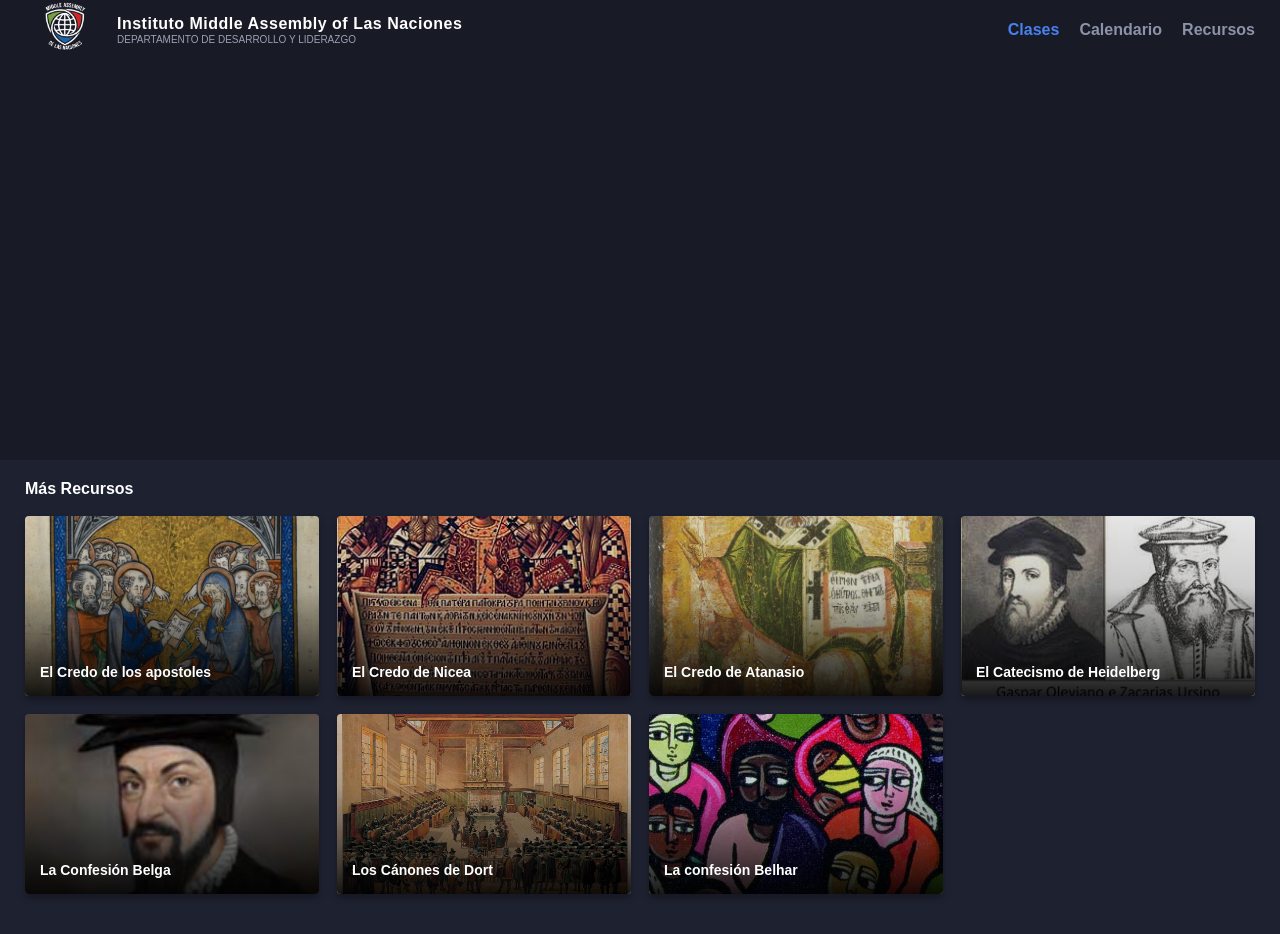
==== index.html @ eae26207 "Update index.html" ====
<!DOCTYPE html>
<html lang="es">
<head>
    <meta charset="UTF-8">
    <meta name="viewport" content="width=device-width, initial-scale=1.0">
    <title>Middle Assembly of Las Naciones</title>
    <link rel="stylesheet" href="styles.css">
    <!-- Iconos FontAwesome para la flecha del usuario -->
    <link rel="stylesheet" href="https://cdnjs.cloudflare.com/ajax/libs/font-awesome/6.4.0/css/all.min.css">
    <link rel="icon" type="image/png" href="/imagenes/favicom.png">
</head>
<body>

    <!-- Barra de Navegación Superior -->
    <header class="navbar">
        <div class="nav-left">
            <div class="logo">
                <img src="imagenes/Logo.png" alt="Logo Middle Assembly" class="logo-site">
                <div class="logo-text">
                    <span class="brand-name">Instituto Middle Assembly of Las Naciones</span>
                    <span class="brand-sub">Departamento de Desarrollo y Liderazgo</span>
                </div>
            </div>
        </div>
    </div>

    <!-- Menú fuera de nav-left para enviarlo al lado derecho -->
    <nav class="nav-links">
        <a href="#" class="active">Clases</a>
        <a href="#">Calendario</a>
        <a href="#">Recursos</a>
    </nav>
</header>
    <!-- Banner Principal / Hero Section -->
    <section class="hero-section">
        <div class="hero-overlay">
        </div>
    </section>

    <!-- Sección de Nuevos Lanzamientos (Grid de Videos) -->
    <main class="content-section">
        <h3 class="section-title">Más Recursos</h3>
        
        <div class="video-grid">
            <!-- Tarjeta 1 -->
            <a href="https://www.rca.org/about/theology/creeds-and-confessions/the-apostles-creed/" target="_blank" rel="noopener noreferrer" class="video-card">
                <img src="imagenes/credo-de-los-apostoles.png" alt="Credo de los apostoles">
                <div class="card-overlay">
                    <p class="card-title">El Credo de los apostoles</p>
                </div>
            </a>

            <!-- Tarjeta 2 -->
            <a href="https://www.rca.org/about/theology/creeds-and-confessions/the-nicene-creed/" target="_blank" rel="noopener noreferrer" class="video-card">
                <img src="imagenes/credo-de-nicea.jpg" alt="Credo de Nicea">
                <div class="card-overlay">
                    <p class="card-title">El Credo de Nicea</p>
                </div>
            </a>

            <!-- Tarjeta 3 -->
            <a href="https://www.rca.org/about/theology/creeds-and-confessions/the-athanasian-creed/" target="_blank" rel="noopener noreferrer" class="video-card">
                <img src="imagenes/credo-de-atanasio.jpg" alt="Credo de Atanasio">
                <div class="card-overlay">
                    <p class="card-title">El Credo de Atanasio</p>
                </div>
            </a>

            <!-- Tarjeta 4 -->
            <a href="https://www.rca.org/about/theology/creeds-and-confessions/the-heidelberg-catechism/" target="_blank" rel="noopener noreferrer" class="video-card">
                <img src="imagenes/catesismo-de-heidelberg.jpg" alt="El Catecismo de Heidelberg">
                <div class="card-overlay">
                    <p class="card-title">El Catecismo de Heidelberg</p>
                </div>
            </a>

            <!-- Tarjeta 5 -->
            <a href="https://www.rca.org/about/theology/creeds-and-confessions/the-belgic-confession/" target="_blank" rel="noopener noreferrer" class="video-card">
                <img src="imagenes/confesion-belga.jpg" alt="La Confesión Belga">
                <div class="card-overlay">
                    <p class="card-title">La Confesión Belga</p>
                </div>
            </a>

            <!-- Tarjeta 6 -->
            <a href="https://www.rca.org/about/theology/creeds-and-confessions/canons-of-dort/" target="_blank" rel="noopener noreferrer" class="video-card">
                <img src="imagenes/canones-de-dort.jpg" alt="Los Cánones de Dort">
                <div class="card-overlay">
                    <p class="card-title">Los Cánones de Dort</p>
                </div>
            </a>

            <!-- Tarjeta 7 -->
            <a href="https://www.rca.org/about/theology/creeds-and-confessions/the-belhar-confession/" target="_blank" rel="noopener noreferrer" class="video-card">
                <img src="imagenes/confesion-belhar.jpg" alt="La confesión Belhar">
                <div class="card-overlay">
                    <p class="card-title">La confesión Belhar</p>
                </div>
            </a>
        </div>
    </main>

</body>
</html>
---- styles.css ----
/* Reseteo básico y tipografía */
* {
    margin: 0;
    padding: 0;
    box-sizing: border-box;
    font-family: -apple-system, BlinkMacSystemFont, "Segoe UI", Roboto, Helvetica, Arial, sans-serif;
}

body {
    background-color: #1e2130;
    color: #ffffff;
}

/* --- Barra de Navegación --- */
.navbar {
    display: flex;
    justify-content: space-between; /* Mantiene logo a la izquierda y menú a la derecha */
    align-items: center;
    background-color: #181a26;
    padding: 10px 25px;
    height: 60px;                   /* Mantiene la altura original */
    position: sticky;
    top: 0;
    z-index: 100;
}

.nav-left {
    display: flex;
    align-items: center;
    gap: 20px;
    height: 100%;
}

/* Logo personalizado */
.logo {
    display: flex;
    align-items: center;
    gap: 12px;
    height: 100%;
}

/* Dimensiones del logo */
.logo-site {
    height: 80px;                   /* Ajustado para encajar bien en 60px de navbar */
    width: auto;
    object-fit: contain;
    display: block;
}

.logo-text {
    display: flex;
    flex-direction: column;
    line-height: 1.2;
}

.brand-name {
    font-weight: 700;
    font-size: 16px;
    letter-spacing: 0.5px;
    color: #ffffff;
}

.brand-sub {
    font-size: 10px;
    color: #9ba0b4;
    text-transform: uppercase;
}

/* Enlaces de navegación (Alineados a la derecha) */
.nav-links {
    display: flex;
    align-items: center;
    gap: 20px;
}

.nav-links a {
    color: #8c93a8;
    text-decoration: none;
    font-size: 16px;                /* Letras de navegación un poco más grandes */
    font-weight: 600;
    transition: color 0.2s;
}

.nav-links a:hover,
.nav-links a.active {
    color: #4a80f0;
}

/* Usuario a la derecha */
.user-profile {
    display: flex;
    align-items: center;
    gap: 8px;
    cursor: pointer;
}

.user-name {
    font-size: 13px;
    color: #d1d5db;
}

.user-profile i {
    font-size: 12px;
    color: #8c93a8;
}

.avatar {
    width: 32px;
    height: 32px;
    border-radius: 50%;
    object-fit: cover;
}

/* --- Hero Banner --- */
.hero-section {
    width: 100%;
    height: 400px;
    background: url('https://images.unsplash.com/photo-1521587760476-6c12a4b040da?auto=format&fit=crop&q=80&w=1600') center/cover no-repeat;
    position: relative;
}

.hero-overlay {
    width: 100%;
    height: 100%;
    background: rgba(0, 0, 0, 0.2);
    display: flex;
    align-items: center;
    padding-left: 35px;
}

.hero-content {
    background-color: rgba(0, 0, 0, 0.85);
    padding: 15px 25px;
    max-width: 550px;
    border-radius: 2px;
}

.hero-content h1 {
    font-size: 22px;
    font-weight: 700;
    margin-bottom: 4px;
}

.hero-content h2 {
    font-size: 20px;
    font-weight: 700;
}

/* --- Sección de Contenido / Grilla de Videos --- */
.content-section {
    padding: 20px 25px 40px;
}

.section-title {
    font-size: 16px;
    font-weight: 600;
    color: #ffffff;
    margin-bottom: 18px;
}

.video-grid {
    display: grid;
    grid-template-columns: repeat(4, 1fr);
    gap: 18px;
}

/* Tarjetas y Enlaces de las tarjetas */
.video-card,
a.video-card {
    position: relative;
    height: 180px;
    border-radius: 4px;
    overflow: hidden;
    cursor: pointer;
    box-shadow: 0 4px 6px rgba(0, 0, 0, 0.3);
    transition: transform 0.2s ease-in-out, box-shadow 0.2s ease-in-out;
    text-decoration: none;
    display: block;
    color: inherit;
}

.video-card:hover,
a.video-card:hover {
    transform: translateY(-3px);
    box-shadow: 0 6px 12px rgba(0, 0, 0, 0.4);
}

.video-card img,
a.video-card img {
    width: 100%;
    height: 100%;
    object-fit: cover;
}

.card-overlay {
    position: absolute;
    top: 0;
    left: 0;
    width: 100%;
    height: 100%;
    background: linear-gradient(to top, rgba(0, 0, 0, 0.9) 0%, rgba(0, 0, 0, 0.2) 60%, rgba(0, 0, 0, 0.1) 100%);
    display: flex;
    align-items: flex-end;
    padding: 15px;
}

.card-title {
    color: #ffffff;
    font-size: 14px;
    font-weight: 700;
    line-height: 1.3;
}

/* --- Responsividad para pantallas más pequeñas --- */
@media (max-width: 1024px) {
    .video-grid {
        grid-template-columns: repeat(3, 1fr);
    }
}

@media (max-width: 768px) {
    .video-grid {
        grid-template-columns: repeat(2, 1fr);
    }
    
    .hero-section {
        height: 300px;
    }

    .brand-name {
        font-size: 13px;
    }

    .brand-sub {
        font-size: 8px;
    }
}

@media (max-width: 550px) {
    .video-grid {
        grid-template-columns: 1fr;
    }

    .navbar {
        padding: 10px 15px;
    }

    .logo-site {
        height: 35px;
    }

    .nav-links {
        gap: 10px;
    }

    .nav-links a {
        font-size: 14px;
    }
}
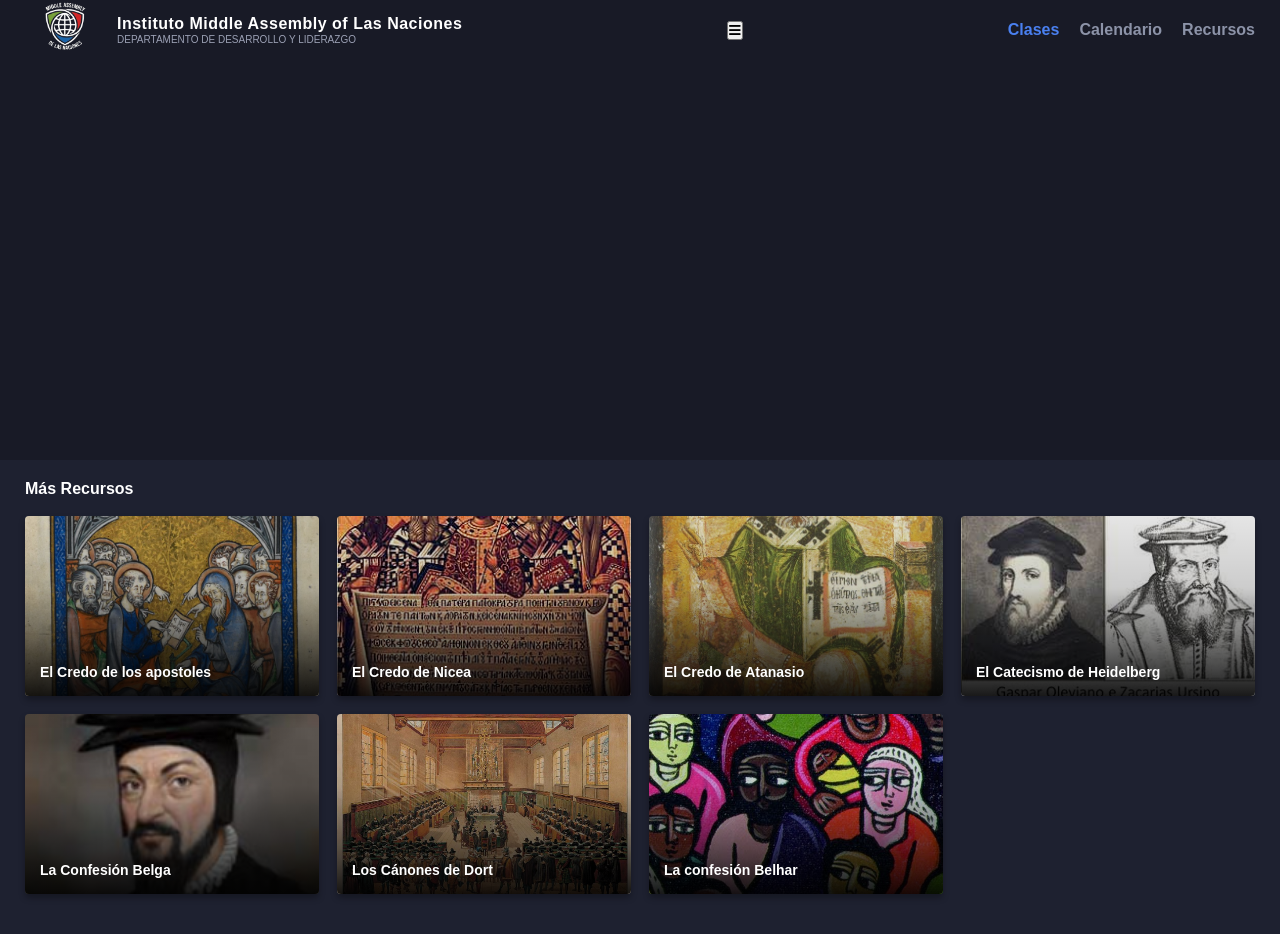
==== commit 4b00c6a7: "Enhance navigation with mobile menu toggle Added a mobile menu toggle button and linked external Jav" ====
--- a/index.html
+++ b/index.html
@@ -5,9 +5,9 @@
     <meta name="viewport" content="width=device-width, initial-scale=1.0">
     <title>Middle Assembly of Las Naciones</title>
     <link rel="stylesheet" href="styles.css">
-    <!-- Iconos FontAwesome para la flecha del usuario -->
+    <!-- Iconos FontAwesome -->
     <link rel="stylesheet" href="https://cdnjs.cloudflare.com/ajax/libs/font-awesome/6.4.0/css/all.min.css">
-    <link rel="icon" type="image/png" href="/imagenes/favicom.png">
+    <link rel="icon" type="image/png" href="imagenes/favicom.png">
 </head>
 <body>
 
@@ -22,27 +22,30 @@
                 </div>
             </div>
         </div>
-    </div>
 
-    <!-- Menú fuera de nav-left para enviarlo al lado derecho -->
-    <nav class="nav-links">
-        <a href="#" class="active">Clases</a>
-        <a href="#">Calendario</a>
-        <a href="#">Recursos</a>
-    </nav>
-</header>
+        <!-- Botón Hamburguesa -->
+        <button class="menu-toggle" id="mobile-menu-btn" aria-label="Abrir menú">
+            <i class="fa-solid fa-bars"></i>
+        </button>
+
+        <!-- Menú de Navegación -->
+        <nav class="nav-links" id="nav-menu">
+            <a href="#" class="active">Clases</a>
+            <a href="#">Calendario</a>
+            <a href="#">Recursos</a>
+        </nav>
+    </header>
+
     <!-- Banner Principal / Hero Section -->
     <section class="hero-section">
-        <div class="hero-overlay">
-        </div>
+        <div class="hero-overlay"></div>
     </section>
 
-    <!-- Sección de Nuevos Lanzamientos (Grid de Videos) -->
+    <!-- Sección de Contenido (Grid de Videos) -->
     <main class="content-section">
         <h3 class="section-title">Más Recursos</h3>
         
         <div class="video-grid">
-            <!-- Tarjeta 1 -->
             <a href="https://www.rca.org/about/theology/creeds-and-confessions/the-apostles-creed/" target="_blank" rel="noopener noreferrer" class="video-card">
                 <img src="imagenes/credo-de-los-apostoles.png" alt="Credo de los apostoles">
                 <div class="card-overlay">
@@ -50,7 +53,6 @@
                 </div>
             </a>
 
-            <!-- Tarjeta 2 -->
             <a href="https://www.rca.org/about/theology/creeds-and-confessions/the-nicene-creed/" target="_blank" rel="noopener noreferrer" class="video-card">
                 <img src="imagenes/credo-de-nicea.jpg" alt="Credo de Nicea">
                 <div class="card-overlay">
@@ -58,7 +60,6 @@
                 </div>
             </a>
 
-            <!-- Tarjeta 3 -->
             <a href="https://www.rca.org/about/theology/creeds-and-confessions/the-athanasian-creed/" target="_blank" rel="noopener noreferrer" class="video-card">
                 <img src="imagenes/credo-de-atanasio.jpg" alt="Credo de Atanasio">
                 <div class="card-overlay">
@@ -66,7 +67,6 @@
                 </div>
             </a>
 
-            <!-- Tarjeta 4 -->
             <a href="https://www.rca.org/about/theology/creeds-and-confessions/the-heidelberg-catechism/" target="_blank" rel="noopener noreferrer" class="video-card">
                 <img src="imagenes/catesismo-de-heidelberg.jpg" alt="El Catecismo de Heidelberg">
                 <div class="card-overlay">
@@ -74,7 +74,6 @@
                 </div>
             </a>
 
-            <!-- Tarjeta 5 -->
             <a href="https://www.rca.org/about/theology/creeds-and-confessions/the-belgic-confession/" target="_blank" rel="noopener noreferrer" class="video-card">
                 <img src="imagenes/confesion-belga.jpg" alt="La Confesión Belga">
                 <div class="card-overlay">
@@ -82,7 +81,6 @@
                 </div>
             </a>
 
-            <!-- Tarjeta 6 -->
             <a href="https://www.rca.org/about/theology/creeds-and-confessions/canons-of-dort/" target="_blank" rel="noopener noreferrer" class="video-card">
                 <img src="imagenes/canones-de-dort.jpg" alt="Los Cánones de Dort">
                 <div class="card-overlay">
@@ -90,7 +88,6 @@
                 </div>
             </a>
 
-            <!-- Tarjeta 7 -->
             <a href="https://www.rca.org/about/theology/creeds-and-confessions/the-belhar-confession/" target="_blank" rel="noopener noreferrer" class="video-card">
                 <img src="imagenes/confesion-belhar.jpg" alt="La confesión Belhar">
                 <div class="card-overlay">
@@ -100,5 +97,7 @@
         </div>
     </main>
 
+    <!-- Vinculación del archivo JS externo -->
+    <script src="script.js"></script>
 </body>
 </html>
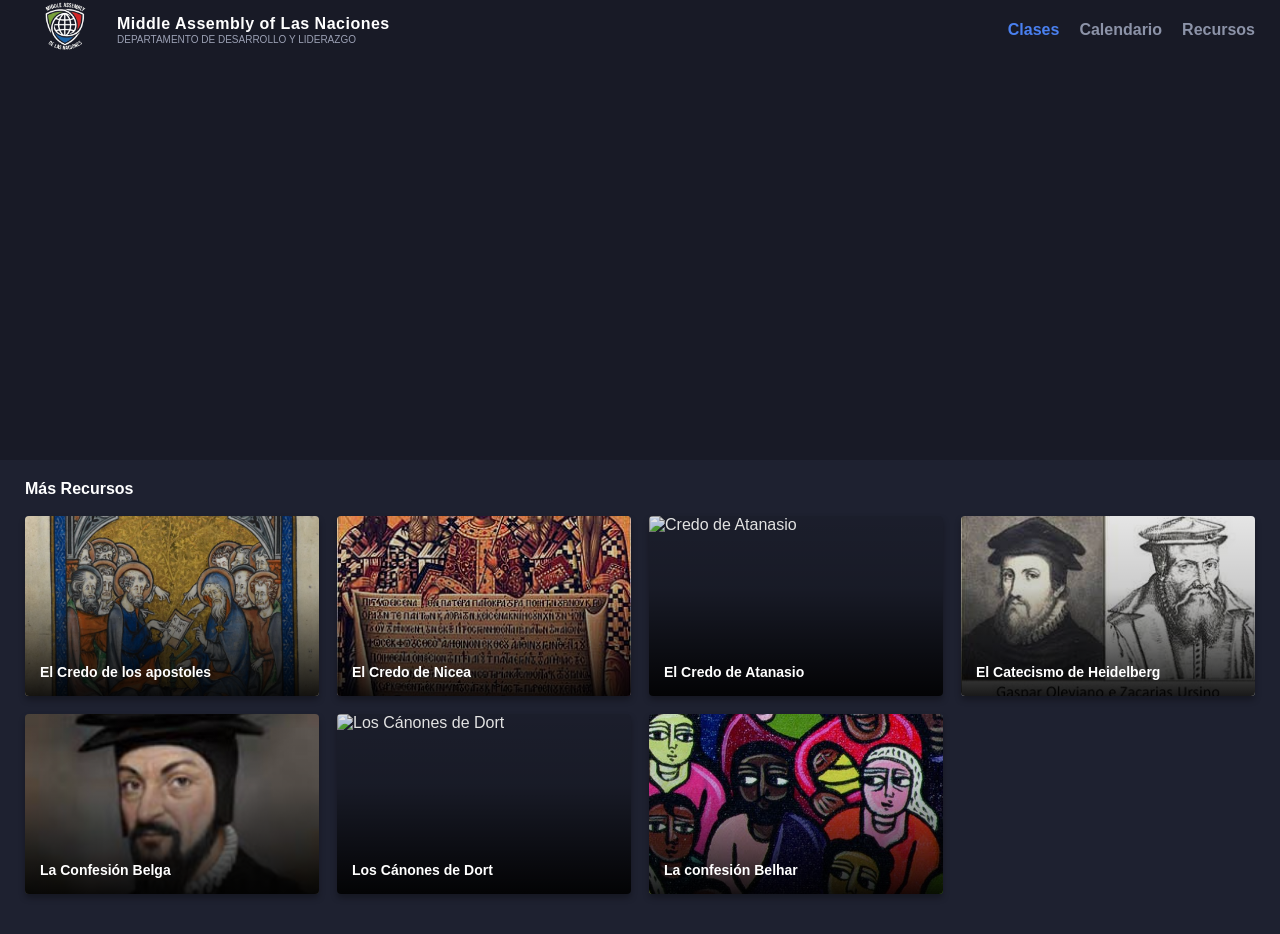
==== commit ed54fd7a: "mi primer commit desde consola" ====
--- a/index.html
+++ b/index.html
@@ -1,103 +1,104 @@
-<!DOCTYPE html>
-<html lang="es">
-<head>
-    <meta charset="UTF-8">
-    <meta name="viewport" content="width=device-width, initial-scale=1.0">
-    <title>Middle Assembly of Las Naciones</title>
-    <link rel="stylesheet" href="styles.css">
-    <!-- Iconos FontAwesome -->
-    <link rel="stylesheet" href="https://cdnjs.cloudflare.com/ajax/libs/font-awesome/6.4.0/css/all.min.css">
-    <link rel="icon" type="image/png" href="imagenes/favicom.png">
-</head>
-<body>
-
-    <!-- Barra de Navegación Superior -->
-    <header class="navbar">
-        <div class="nav-left">
-            <div class="logo">
-                <img src="imagenes/Logo.png" alt="Logo Middle Assembly" class="logo-site">
-                <div class="logo-text">
-                    <span class="brand-name">Instituto Middle Assembly of Las Naciones</span>
-                    <span class="brand-sub">Departamento de Desarrollo y Liderazgo</span>
-                </div>
-            </div>
-        </div>
-
-        <!-- Botón Hamburguesa -->
-        <button class="menu-toggle" id="mobile-menu-btn" aria-label="Abrir menú">
-            <i class="fa-solid fa-bars"></i>
-        </button>
-
-        <!-- Menú de Navegación -->
-        <nav class="nav-links" id="nav-menu">
-            <a href="#" class="active">Clases</a>
-            <a href="#">Calendario</a>
-            <a href="#">Recursos</a>
-        </nav>
-    </header>
-
-    <!-- Banner Principal / Hero Section -->
-    <section class="hero-section">
-        <div class="hero-overlay"></div>
-    </section>
-
-    <!-- Sección de Contenido (Grid de Videos) -->
-    <main class="content-section">
-        <h3 class="section-title">Más Recursos</h3>
-        
-        <div class="video-grid">
-            <a href="https://www.rca.org/about/theology/creeds-and-confessions/the-apostles-creed/" target="_blank" rel="noopener noreferrer" class="video-card">
-                <img src="imagenes/credo-de-los-apostoles.png" alt="Credo de los apostoles">
-                <div class="card-overlay">
-                    <p class="card-title">El Credo de los apostoles</p>
-                </div>
-            </a>
-
-            <a href="https://www.rca.org/about/theology/creeds-and-confessions/the-nicene-creed/" target="_blank" rel="noopener noreferrer" class="video-card">
-                <img src="imagenes/credo-de-nicea.jpg" alt="Credo de Nicea">
-                <div class="card-overlay">
-                    <p class="card-title">El Credo de Nicea</p>
-                </div>
-            </a>
-
-            <a href="https://www.rca.org/about/theology/creeds-and-confessions/the-athanasian-creed/" target="_blank" rel="noopener noreferrer" class="video-card">
-                <img src="imagenes/credo-de-atanasio.jpg" alt="Credo de Atanasio">
-                <div class="card-overlay">
-                    <p class="card-title">El Credo de Atanasio</p>
-                </div>
-            </a>
-
-            <a href="https://www.rca.org/about/theology/creeds-and-confessions/the-heidelberg-catechism/" target="_blank" rel="noopener noreferrer" class="video-card">
-                <img src="imagenes/catesismo-de-heidelberg.jpg" alt="El Catecismo de Heidelberg">
-                <div class="card-overlay">
-                    <p class="card-title">El Catecismo de Heidelberg</p>
-                </div>
-            </a>
-
-            <a href="https://www.rca.org/about/theology/creeds-and-confessions/the-belgic-confession/" target="_blank" rel="noopener noreferrer" class="video-card">
-                <img src="imagenes/confesion-belga.jpg" alt="La Confesión Belga">
-                <div class="card-overlay">
-                    <p class="card-title">La Confesión Belga</p>
-                </div>
-            </a>
-
-            <a href="https://www.rca.org/about/theology/creeds-and-confessions/canons-of-dort/" target="_blank" rel="noopener noreferrer" class="video-card">
-                <img src="imagenes/canones-de-dort.jpg" alt="Los Cánones de Dort">
-                <div class="card-overlay">
-                    <p class="card-title">Los Cánones de Dort</p>
-                </div>
-            </a>
-
-            <a href="https://www.rca.org/about/theology/creeds-and-confessions/the-belhar-confession/" target="_blank" rel="noopener noreferrer" class="video-card">
-                <img src="imagenes/confesion-belhar.jpg" alt="La confesión Belhar">
-                <div class="card-overlay">
-                    <p class="card-title">La confesión Belhar</p>
-                </div>
-            </a>
-        </div>
-    </main>
-
-    <!-- Vinculación del archivo JS externo -->
-    <script src="script.js"></script>
-</body>
-</html>
+<!DOCTYPE html>
+<html lang="es">
+<head>
+    <meta charset="UTF-8">
+    <meta name="viewport" content="width=device-width, initial-scale=1.0">
+    <title>Middle Assembly of Las Naciones</title>
+    <link rel="stylesheet" href="styles.css">
+    <!-- Iconos FontAwesome para la flecha del usuario -->
+    <link rel="stylesheet" href="https://cdnjs.cloudflare.com/ajax/libs/font-awesome/6.4.0/css/all.min.css">
+    <link rel="icon" type="image/png" href="/imagenes/favicom.png">
+</head>
+<body>
+
+    <!-- Barra de Navegación Superior -->
+    <header class="navbar">
+        <div class="nav-left">
+            <div class="logo">
+                <img src="/imagenes/Logo.png" alt="Logo Middle Assembly" class="logo-site">
+                <div class="logo-text">
+                    <span class="brand-name">Middle Assembly of Las Naciones</span>
+                    <span class="brand-sub">Departamento de Desarrollo y Liderazgo</span>
+                </div>
+            </div>
+        </div>
+    </div>
+
+    <!-- Menú fuera de nav-left para enviarlo al lado derecho -->
+    <nav class="nav-links">
+        <a href="#" class="active">Clases</a>
+        <a href="#">Calendario</a>
+        <a href="#">Recursos</a>
+    </nav>
+</header>
+    <!-- Banner Principal / Hero Section -->
+    <section class="hero-section">
+        <div class="hero-overlay">
+        </div>
+    </section>
+
+    <!-- Sección de Nuevos Lanzamientos (Grid de Videos) -->
+    <main class="content-section">
+        <h3 class="section-title">Más Recursos</h3>
+        
+        <div class="video-grid">
+            <!-- Tarjeta 1 -->
+            <a href="https://www.rca.org/about/theology/creeds-and-confessions/the-apostles-creed/" target="_blank" rel="noopener noreferrer" class="video-card">
+                <img src="/imagenes/credo de los apostoles.png" alt="Credo de los apostoles">
+                <div class="card-overlay">
+                    <p class="card-title">El Credo de los apostoles</p>
+                </div>
+            </a>
+
+            <!-- Tarjeta 2 -->
+            <a href="https://www.rca.org/about/theology/creeds-and-confessions/the-nicene-creed/" target="_blank" rel="noopener noreferrer" class="video-card">
+                <img src="/imagenes/credo de Nicea.jpg" alt="Credo de Nicea">
+                <div class="card-overlay">
+                    <p class="card-title">El Credo de Nicea</p>
+                </div>
+            </a>
+
+            <!-- Tarjeta 3 -->
+            <a href="https://www.rca.org/about/theology/creeds-and-confessions/the-athanasian-creed/" target="_blank" rel="noopener noreferrer" class="video-card">
+                <img src="/imagenes/credo de Atanasio.jpg" alt="Credo de Atanasio">
+                <div class="card-overlay">
+                    <p class="card-title">El Credo de Atanasio</p>
+                </div>
+            </a>
+
+            <!-- Tarjeta 4 -->
+            <a href="https://www.rca.org/about/theology/creeds-and-confessions/the-heidelberg-catechism/" target="_blank" rel="noopener noreferrer" class="video-card">
+                <img src="/imagenes/Catesismo de heidelberg.jpg" alt="El Catecismo de Heidelberg">
+                <div class="card-overlay">
+                    <p class="card-title">El Catecismo de Heidelberg</p>
+                </div>
+            </a>
+
+            <!-- Tarjeta 5 -->
+            <a href="https://www.rca.org/about/theology/creeds-and-confessions/the-belgic-confession/" target="_blank" rel="noopener noreferrer" class="video-card">
+                <img src="/imagenes/Confesión belga.jpg" alt="La Confesión Belga">
+                <div class="card-overlay">
+                    <p class="card-title">La Confesión Belga</p>
+                </div>
+            </a>
+
+            <!-- Tarjeta 6 -->
+            <a href="https://www.rca.org/about/theology/creeds-and-confessions/canons-of-dort/" target="_blank" rel="noopener noreferrer" class="video-card">
+                <img src="/imagenes/Canones de Dort.jpg" alt="Los Cánones de Dort">
+                <div class="card-overlay">
+                    <p class="card-title">Los Cánones de Dort</p>
+                </div>
+            </a>
+
+            <!-- Tarjeta 7 -->
+            <a href="https://www.rca.org/about/theology/creeds-and-confessions/the-belhar-confession/" target="_blank" rel="noopener noreferrer" class="video-card">
+                <img src="/imagenes/Confesión belhar.jpg" alt="La confesión Belhar">
+                <div class="card-overlay">
+                    <p class="card-title">La confesión Belhar</p>
+                </div>
+            </a>
+        </div>
+    </main>
+
+</body>
+</html>
--- a/styles.css
+++ b/styles.css
@@ -1,259 +1,259 @@
-/* Reseteo básico y tipografía */
-* {
-    margin: 0;
-    padding: 0;
-    box-sizing: border-box;
-    font-family: -apple-system, BlinkMacSystemFont, "Segoe UI", Roboto, Helvetica, Arial, sans-serif;
-}
-
-body {
-    background-color: #1e2130;
-    color: #ffffff;
-}
-
-/* --- Barra de Navegación --- */
-.navbar {
-    display: flex;
-    justify-content: space-between; /* Mantiene logo a la izquierda y menú a la derecha */
-    align-items: center;
-    background-color: #181a26;
-    padding: 10px 25px;
-    height: 60px;                   /* Mantiene la altura original */
-    position: sticky;
-    top: 0;
-    z-index: 100;
-}
-
-.nav-left {
-    display: flex;
-    align-items: center;
-    gap: 20px;
-    height: 100%;
-}
-
-/* Logo personalizado */
-.logo {
-    display: flex;
-    align-items: center;
-    gap: 12px;
-    height: 100%;
-}
-
-/* Dimensiones del logo */
-.logo-site {
-    height: 80px;                   /* Ajustado para encajar bien en 60px de navbar */
-    width: auto;
-    object-fit: contain;
-    display: block;
-}
-
-.logo-text {
-    display: flex;
-    flex-direction: column;
-    line-height: 1.2;
-}
-
-.brand-name {
-    font-weight: 700;
-    font-size: 16px;
-    letter-spacing: 0.5px;
-    color: #ffffff;
-}
-
-.brand-sub {
-    font-size: 10px;
-    color: #9ba0b4;
-    text-transform: uppercase;
-}
-
-/* Enlaces de navegación (Alineados a la derecha) */
-.nav-links {
-    display: flex;
-    align-items: center;
-    gap: 20px;
-}
-
-.nav-links a {
-    color: #8c93a8;
-    text-decoration: none;
-    font-size: 16px;                /* Letras de navegación un poco más grandes */
-    font-weight: 600;
-    transition: color 0.2s;
-}
-
-.nav-links a:hover,
-.nav-links a.active {
-    color: #4a80f0;
-}
-
-/* Usuario a la derecha */
-.user-profile {
-    display: flex;
-    align-items: center;
-    gap: 8px;
-    cursor: pointer;
-}
-
-.user-name {
-    font-size: 13px;
-    color: #d1d5db;
-}
-
-.user-profile i {
-    font-size: 12px;
-    color: #8c93a8;
-}
-
-.avatar {
-    width: 32px;
-    height: 32px;
-    border-radius: 50%;
-    object-fit: cover;
-}
-
-/* --- Hero Banner --- */
-.hero-section {
-    width: 100%;
-    height: 400px;
-    background: url('https://images.unsplash.com/photo-1521587760476-6c12a4b040da?auto=format&fit=crop&q=80&w=1600') center/cover no-repeat;
-    position: relative;
-}
-
-.hero-overlay {
-    width: 100%;
-    height: 100%;
-    background: rgba(0, 0, 0, 0.2);
-    display: flex;
-    align-items: center;
-    padding-left: 35px;
-}
-
-.hero-content {
-    background-color: rgba(0, 0, 0, 0.85);
-    padding: 15px 25px;
-    max-width: 550px;
-    border-radius: 2px;
-}
-
-.hero-content h1 {
-    font-size: 22px;
-    font-weight: 700;
-    margin-bottom: 4px;
-}
-
-.hero-content h2 {
-    font-size: 20px;
-    font-weight: 700;
-}
-
-/* --- Sección de Contenido / Grilla de Videos --- */
-.content-section {
-    padding: 20px 25px 40px;
-}
-
-.section-title {
-    font-size: 16px;
-    font-weight: 600;
-    color: #ffffff;
-    margin-bottom: 18px;
-}
-
-.video-grid {
-    display: grid;
-    grid-template-columns: repeat(4, 1fr);
-    gap: 18px;
-}
-
-/* Tarjetas y Enlaces de las tarjetas */
-.video-card,
-a.video-card {
-    position: relative;
-    height: 180px;
-    border-radius: 4px;
-    overflow: hidden;
-    cursor: pointer;
-    box-shadow: 0 4px 6px rgba(0, 0, 0, 0.3);
-    transition: transform 0.2s ease-in-out, box-shadow 0.2s ease-in-out;
-    text-decoration: none;
-    display: block;
-    color: inherit;
-}
-
-.video-card:hover,
-a.video-card:hover {
-    transform: translateY(-3px);
-    box-shadow: 0 6px 12px rgba(0, 0, 0, 0.4);
-}
-
-.video-card img,
-a.video-card img {
-    width: 100%;
-    height: 100%;
-    object-fit: cover;
-}
-
-.card-overlay {
-    position: absolute;
-    top: 0;
-    left: 0;
-    width: 100%;
-    height: 100%;
-    background: linear-gradient(to top, rgba(0, 0, 0, 0.9) 0%, rgba(0, 0, 0, 0.2) 60%, rgba(0, 0, 0, 0.1) 100%);
-    display: flex;
-    align-items: flex-end;
-    padding: 15px;
-}
-
-.card-title {
-    color: #ffffff;
-    font-size: 14px;
-    font-weight: 700;
-    line-height: 1.3;
-}
-
-/* --- Responsividad para pantallas más pequeñas --- */
-@media (max-width: 1024px) {
-    .video-grid {
-        grid-template-columns: repeat(3, 1fr);
-    }
-}
-
-@media (max-width: 768px) {
-    .video-grid {
-        grid-template-columns: repeat(2, 1fr);
-    }
-    
-    .hero-section {
-        height: 300px;
-    }
-
-    .brand-name {
-        font-size: 13px;
-    }
-
-    .brand-sub {
-        font-size: 8px;
-    }
-}
-
-@media (max-width: 550px) {
-    .video-grid {
-        grid-template-columns: 1fr;
-    }
-
-    .navbar {
-        padding: 10px 15px;
-    }
-
-    .logo-site {
-        height: 35px;
-    }
-
-    .nav-links {
-        gap: 10px;
-    }
-
-    .nav-links a {
-        font-size: 14px;
-    }
-}
+/* Reseteo básico y tipografía */
+* {
+    margin: 0;
+    padding: 0;
+    box-sizing: border-box;
+    font-family: -apple-system, BlinkMacSystemFont, "Segoe UI", Roboto, Helvetica, Arial, sans-serif;
+}
+
+body {
+    background-color: #1e2130;
+    color: #ffffff;
+}
+
+/* --- Barra de Navegación --- */
+.navbar {
+    display: flex;
+    justify-content: space-between; /* Mantiene logo a la izquierda y menú a la derecha */
+    align-items: center;
+    background-color: #181a26;
+    padding: 10px 25px;
+    height: 60px;                   /* Mantiene la altura original */
+    position: sticky;
+    top: 0;
+    z-index: 100;
+}
+
+.nav-left {
+    display: flex;
+    align-items: center;
+    gap: 20px;
+    height: 100%;
+}
+
+/* Logo personalizado */
+.logo {
+    display: flex;
+    align-items: center;
+    gap: 12px;
+    height: 100%;
+}
+
+/* Dimensiones del logo */
+.logo-site {
+    height: 80px;                   /* Ajustado para encajar bien en 60px de navbar */
+    width: auto;
+    object-fit: contain;
+    display: block;
+}
+
+.logo-text {
+    display: flex;
+    flex-direction: column;
+    line-height: 1.2;
+}
+
+.brand-name {
+    font-weight: 700;
+    font-size: 16px;
+    letter-spacing: 0.5px;
+    color: #ffffff;
+}
+
+.brand-sub {
+    font-size: 10px;
+    color: #9ba0b4;
+    text-transform: uppercase;
+}
+
+/* Enlaces de navegación (Alineados a la derecha) */
+.nav-links {
+    display: flex;
+    align-items: center;
+    gap: 20px;
+}
+
+.nav-links a {
+    color: #8c93a8;
+    text-decoration: none;
+    font-size: 16px;                /* Letras de navegación un poco más grandes */
+    font-weight: 600;
+    transition: color 0.2s;
+}
+
+.nav-links a:hover,
+.nav-links a.active {
+    color: #4a80f0;
+}
+
+/* Usuario a la derecha */
+.user-profile {
+    display: flex;
+    align-items: center;
+    gap: 8px;
+    cursor: pointer;
+}
+
+.user-name {
+    font-size: 13px;
+    color: #d1d5db;
+}
+
+.user-profile i {
+    font-size: 12px;
+    color: #8c93a8;
+}
+
+.avatar {
+    width: 32px;
+    height: 32px;
+    border-radius: 50%;
+    object-fit: cover;
+}
+
+/* --- Hero Banner --- */
+.hero-section {
+    width: 100%;
+    height: 400px;
+    background: url('https://images.unsplash.com/photo-1521587760476-6c12a4b040da?auto=format&fit=crop&q=80&w=1600') center/cover no-repeat;
+    position: relative;
+}
+
+.hero-overlay {
+    width: 100%;
+    height: 100%;
+    background: rgba(0, 0, 0, 0.2);
+    display: flex;
+    align-items: center;
+    padding-left: 35px;
+}
+
+.hero-content {
+    background-color: rgba(0, 0, 0, 0.85);
+    padding: 15px 25px;
+    max-width: 550px;
+    border-radius: 2px;
+}
+
+.hero-content h1 {
+    font-size: 22px;
+    font-weight: 700;
+    margin-bottom: 4px;
+}
+
+.hero-content h2 {
+    font-size: 20px;
+    font-weight: 700;
+}
+
+/* --- Sección de Contenido / Grilla de Videos --- */
+.content-section {
+    padding: 20px 25px 40px;
+}
+
+.section-title {
+    font-size: 16px;
+    font-weight: 600;
+    color: #ffffff;
+    margin-bottom: 18px;
+}
+
+.video-grid {
+    display: grid;
+    grid-template-columns: repeat(4, 1fr);
+    gap: 18px;
+}
+
+/* Tarjetas y Enlaces de las tarjetas */
+.video-card,
+a.video-card {
+    position: relative;
+    height: 180px;
+    border-radius: 4px;
+    overflow: hidden;
+    cursor: pointer;
+    box-shadow: 0 4px 6px rgba(0, 0, 0, 0.3);
+    transition: transform 0.2s ease-in-out, box-shadow 0.2s ease-in-out;
+    text-decoration: none;
+    display: block;
+    color: inherit;
+}
+
+.video-card:hover,
+a.video-card:hover {
+    transform: translateY(-3px);
+    box-shadow: 0 6px 12px rgba(0, 0, 0, 0.4);
+}
+
+.video-card img,
+a.video-card img {
+    width: 100%;
+    height: 100%;
+    object-fit: cover;
+}
+
+.card-overlay {
+    position: absolute;
+    top: 0;
+    left: 0;
+    width: 100%;
+    height: 100%;
+    background: linear-gradient(to top, rgba(0, 0, 0, 0.9) 0%, rgba(0, 0, 0, 0.2) 60%, rgba(0, 0, 0, 0.1) 100%);
+    display: flex;
+    align-items: flex-end;
+    padding: 15px;
+}
+
+.card-title {
+    color: #ffffff;
+    font-size: 14px;
+    font-weight: 700;
+    line-height: 1.3;
+}
+
+/* --- Responsividad para pantallas más pequeñas --- */
+@media (max-width: 1024px) {
+    .video-grid {
+        grid-template-columns: repeat(3, 1fr);
+    }
+}
+
+@media (max-width: 768px) {
+    .video-grid {
+        grid-template-columns: repeat(2, 1fr);
+    }
+    
+    .hero-section {
+        height: 300px;
+    }
+
+    .brand-name {
+        font-size: 13px;
+    }
+
+    .brand-sub {
+        font-size: 8px;
+    }
+}
+
+@media (max-width: 550px) {
+    .video-grid {
+        grid-template-columns: 1fr;
+    }
+
+    .navbar {
+        padding: 10px 15px;
+    }
+
+    .logo-site {
+        height: 35px;
+    }
+
+    .nav-links {
+        gap: 10px;
+    }
+
+    .nav-links a {
+        font-size: 14px;
+    }
+}
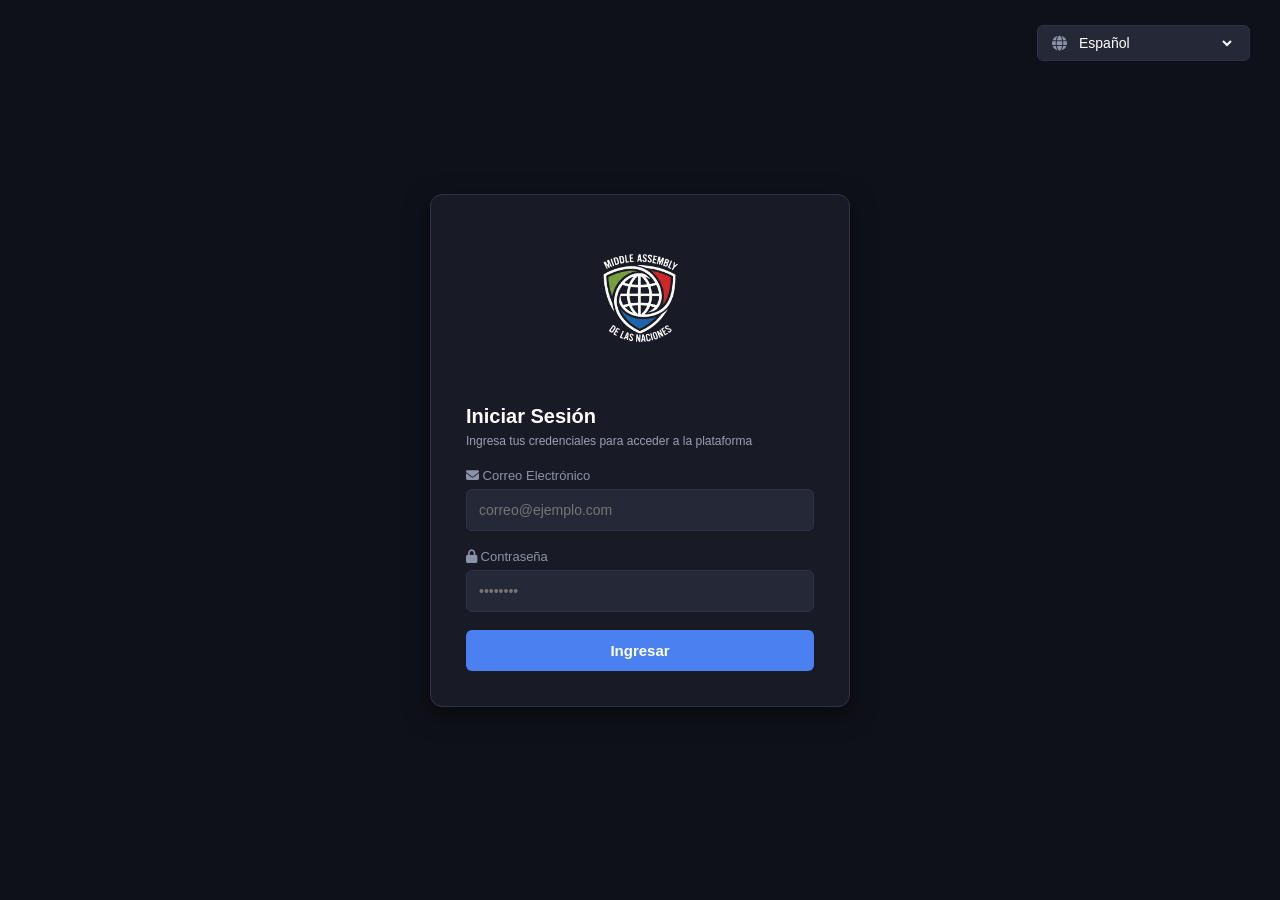
==== commit c8ba1ae8: "Solución de scroll independiente y aislamiento de estilos para el Catecismo de Heidelberg" ====
--- a/index.html
+++ b/index.html
@@ -3,102 +3,154 @@
 <head>
     <meta charset="UTF-8">
     <meta name="viewport" content="width=device-width, initial-scale=1.0">
-    <title>Middle Assembly of Las Naciones</title>
+    <title>Middle Assembly of Las Naciones - Inicio</title>
     <link rel="stylesheet" href="styles.css">
-    <!-- Iconos FontAwesome para la flecha del usuario -->
     <link rel="stylesheet" href="https://cdnjs.cloudflare.com/ajax/libs/font-awesome/6.4.0/css/all.min.css">
-    <link rel="icon" type="image/png" href="/imagenes/favicom.png">
+    <link rel="icon" type="image/png" href="imagenes/favicom.png">
 </head>
 <body>
 
-    <!-- Barra de Navegación Superior -->
-    <header class="navbar">
-        <div class="nav-left">
-            <div class="logo">
-                <img src="/imagenes/Logo.png" alt="Logo Middle Assembly" class="logo-site">
-                <div class="logo-text">
-                    <span class="brand-name">Middle Assembly of Las Naciones</span>
-                    <span class="brand-sub">Departamento de Desarrollo y Liderazgo</span>
-                </div>
+    <!-- Modal de Inicio de Sesión -->
+    <div id="login-modal" class="modal-overlay">
+        
+        <!-- Selector de idioma ubicado en la esquina superior derecha de la pantalla -->
+        <div class="modal-lang-selector-top">
+            <i class="fa-solid fa-globe"></i>
+            <select id="login-language-select">
+                <option value="es">Español</option>
+                <option value="en">English</option>
+                <option value="ht">Kreyòl Ayisyen</option>
+                <option value="ko">한국어</option>
+                <option value="zh">繁體中文 (Hong Kong)</option>
+                <option value="it">Italiano</option>
+                <option value="fr">Français</option>
+                <option value="pt">Português</option>
+                <option value="de">Deutsch</option>
+                <option value="ru">Русский</option>
+                <option value="ar">العربية</option>
+                <option value="ja">日本語</option>
+                <option value="hi">हिन्दी</option>
+                <option value="tr">Türkçe</option>
+                <option value="nl">Nederlands</option>
+            </select>
+        </div>
+
+        <!-- Cuadro del Login -->
+        <div class="modal-card">
+            <div class="modal-header">
+                <img src="imagenes/Logo.png" alt="Logo Middle Assembly" class="modal-logo">
+            </div>
+
+            <div class="modal-body">
+                <h2 id="login-title">Iniciar Sesión</h2>
+                <p id="login-subtitle">Ingresa tus credenciales para acceder a la plataforma</p>
+
+                <form id="login-form">
+                    <div class="form-group">
+                        <label id="lbl-email" for="email"><i class="fa-solid fa-envelope"></i> Correo Electrónico</label>
+                        <input type="email" id="email" required placeholder="correo@ejemplo.com">
+                    </div>
+
+                    <div class="form-group">
+                        <label id="lbl-password" for="password"><i class="fa-solid fa-lock"></i> Contraseña</label>
+                        <input type="password" id="password" required placeholder="••••••••">
+                    </div>
+
+                    <div id="login-error" class="login-error"></div>
+
+                    <button type="submit" id="btn-login" class="btn-submit">
+                        <span id="btn-text">Ingresar</span>
+                        <i id="login-spinner" class="fa-solid fa-spinner fa-spin hidden"></i>
+                    </button>
+                </form>
             </div>
         </div>
     </div>
 
-    <!-- Menú fuera de nav-left para enviarlo al lado derecho -->
-    <nav class="nav-links">
-        <a href="#" class="active">Clases</a>
-        <a href="#">Calendario</a>
-        <a href="#">Recursos</a>
-    </nav>
-</header>
-    <!-- Banner Principal / Hero Section -->
-    <section class="hero-section">
-        <div class="hero-overlay">
-        </div>
-    </section>
+    <!-- Contenido de la Aplicación -->
+    <div id="app-content" class="hidden app-wrapper">
+        <header class="navbar">
+            <div class="nav-left">
+                <div class="logo">
+                    <img src="imagenes/Logo.png" alt="Logo Middle Assembly" class="logo-site">
+                    <div class="logo-text">
+                        <span class="brand-name" data-i18n="brandName">Instituto Middle Assembly of Las Naciones</span>
+                        <span class="brand-sub" data-i18n="brandSub">Departamento de Desarrollo y Liderazgo</span>
+                    </div>
+                </div>
+            </div>
 
-    <!-- Sección de Nuevos Lanzamientos (Grid de Videos) -->
-    <main class="content-section">
-        <h3 class="section-title">Más Recursos</h3>
-        
-        <div class="video-grid">
-            <!-- Tarjeta 1 -->
-            <a href="https://www.rca.org/about/theology/creeds-and-confessions/the-apostles-creed/" target="_blank" rel="noopener noreferrer" class="video-card">
-                <img src="/imagenes/credo de los apostoles.png" alt="Credo de los apostoles">
-                <div class="card-overlay">
-                    <p class="card-title">El Credo de los apostoles</p>
+            <button class="menu-toggle" id="mobile-menu-btn" aria-label="Abrir menú">
+                <i class="fa-solid fa-bars"></i>
+            </button>
+
+            <nav class="nav-links" id="nav-menu">
+                <a href="index.html" class="active" data-i18n="navHome">Inicio</a>
+                <a href="clases.html" data-i18n="navClasses">Clases</a>
+                <a href="recursos.html" data-i18n="navResources">Recursos</a>
+                <a href="calendario.html" data-i18n="navCalendar">Calendario</a>
+                <a href="tareas.html" data-i18n="navTasks">Tareas</a>
+                <a href="foro.html" data-i18n="navForum">Foro</a>
+                <a href="avisos.html" data-i18n="navNotices">Avisos</a>
+                <a href="perfil.html" data-i18n="navProfile">Mi Perfil</a>
+                <a href="soporte.html" data-i18n="navSupport">Soporte</a>
+
+                <div class="lang-selector">
+                    <i class="fa-solid fa-globe"></i>
+                    <select id="nav-language-select">
+                        <option value="es">Español</option>
+                        <option value="en">English</option>
+                        <option value="ht">Kreyòl Ayisyen</option>
+                        <option value="ko">한국어</option>
+                        <option value="zh">繁體中文 (Hong Kong)</option>
+                        <option value="it">Italiano</option>
+                        <option value="fr">Français</option>
+                        <option value="pt">Português</option>
+                        <option value="de">Deutsch</option>
+                        <option value="ru">Русский</option>
+                        <option value="ar">العربية</option>
+                        <option value="ja">日本語</option>
+                        <option value="hi">हिन्दी</option>
+                        <option value="tr">Türkçe</option>
+                        <option value="nl">Nederlands</option>
+                    </select>
                 </div>
-            </a>
 
-            <!-- Tarjeta 2 -->
-            <a href="https://www.rca.org/about/theology/creeds-and-confessions/the-nicene-creed/" target="_blank" rel="noopener noreferrer" class="video-card">
-                <img src="/imagenes/credo de Nicea.jpg" alt="Credo de Nicea">
-                <div class="card-overlay">
-                    <p class="card-title">El Credo de Nicea</p>
+                <button id="logout-btn" class="btn-logout" title="Cerrar sesión">
+                    <i class="fa-solid fa-right-from-bracket"></i> <span data-i18n="logout">Salir</span>
+                </button>
+            </nav>
+        </header>
+
+        <!-- Hero Section con el Logo Grande Enlazado y Mensaje Institucional -->
+        <main class="hero-section">
+            <div class="hero-overlay"></div>
+            <div class="hero-content">
+                <!-- Logotipo grande enlazado a la página oficial -->
+                <a href="https://classisdelasnaciones.org/" target="_blank" rel="noopener noreferrer" class="hero-logo-link" title="Visita nuestra página oficial">
+                    <img src="imagenes/Logo.png" alt="Logo Oficial Classis de las Naciones" class="hero-logo-main">
+                </a>
+
+                <h1 data-i18n="welcomeTitle">Bienvenido a la Plataforma Educativa</h1>
+                <p data-i18n="welcomeMsg">Explora tus materias, recursos de estudio y fechas importantes desde el menú superior.</p>
+                
+                <!-- Botón / Mensaje interactivo hacia la web oficial -->
+                <div class="official-site-banner">
+                    <a href="https://classisdelasnaciones.org/" target="_blank" rel="noopener noreferrer" class="btn-official-site">
+                        <i class="fa-solid fa-globe"></i> Visita nuestra página oficial
+                    </a>
                 </div>
-            </a>
+            </div>
+        </main>
 
-            <!-- Tarjeta 3 -->
-            <a href="https://www.rca.org/about/theology/creeds-and-confessions/the-athanasian-creed/" target="_blank" rel="noopener noreferrer" class="video-card">
-                <img src="/imagenes/credo de Atanasio.jpg" alt="Credo de Atanasio">
-                <div class="card-overlay">
-                    <p class="card-title">El Credo de Atanasio</p>
-                </div>
-            </a>
+        <footer class="site-footer">
+            <div class="footer-content">
+                <p>&copy; 2026 Instituto Middle Assembly of Las Naciones. Todos los derechos reservados.</p>
+                <p class="footer-sub">Departamento de Desarrollo y Liderazgo</p>
+            </div>
+        </footer>
+    </div>
 
-            <!-- Tarjeta 4 -->
-            <a href="https://www.rca.org/about/theology/creeds-and-confessions/the-heidelberg-catechism/" target="_blank" rel="noopener noreferrer" class="video-card">
-                <img src="/imagenes/Catesismo de heidelberg.jpg" alt="El Catecismo de Heidelberg">
-                <div class="card-overlay">
-                    <p class="card-title">El Catecismo de Heidelberg</p>
-                </div>
-            </a>
-
-            <!-- Tarjeta 5 -->
-            <a href="https://www.rca.org/about/theology/creeds-and-confessions/the-belgic-confession/" target="_blank" rel="noopener noreferrer" class="video-card">
-                <img src="/imagenes/Confesión belga.jpg" alt="La Confesión Belga">
-                <div class="card-overlay">
-                    <p class="card-title">La Confesión Belga</p>
-                </div>
-            </a>
-
-            <!-- Tarjeta 6 -->
-            <a href="https://www.rca.org/about/theology/creeds-and-confessions/canons-of-dort/" target="_blank" rel="noopener noreferrer" class="video-card">
-                <img src="/imagenes/Canones de Dort.jpg" alt="Los Cánones de Dort">
-                <div class="card-overlay">
-                    <p class="card-title">Los Cánones de Dort</p>
-                </div>
-            </a>
-
-            <!-- Tarjeta 7 -->
-            <a href="https://www.rca.org/about/theology/creeds-and-confessions/the-belhar-confession/" target="_blank" rel="noopener noreferrer" class="video-card">
-                <img src="/imagenes/Confesión belhar.jpg" alt="La confesión Belhar">
-                <div class="card-overlay">
-                    <p class="card-title">La confesión Belhar</p>
-                </div>
-            </a>
-        </div>
-    </main>
-
+    <script src="script.js"></script>
 </body>
 </html>
--- a/styles.css
+++ b/styles.css
@@ -1,4 +1,3 @@
-/* Reseteo básico y tipografía */
 * {
     margin: 0;
     padding: 0;
@@ -6,22 +5,197 @@
     font-family: -apple-system, BlinkMacSystemFont, "Segoe UI", Roboto, Helvetica, Arial, sans-serif;
 }
 
+html {
+    background-color: #181a26;
+    color: #ffffff;
+    overflow-x: hidden !important;
+    width: 100%;
+}
+
 body {
-    background-color: #1e2130;
-    color: #ffffff;
-}
-
-/* --- Barra de Navegación --- */
+    background-color: #181a26;
+    color: #ffffff;
+    min-height: 100vh;
+    overflow-x: hidden !important;
+    overflow-y: auto !important;
+    width: 100%;
+    position: relative;
+}
+
+.hidden {
+    display: none !important;
+}
+
+.app-wrapper {
+    display: flex;
+    flex-direction: column;
+    min-height: 100vh;
+    width: 100%;
+    max-width: 100%;
+    position: relative;
+    overflow-x: hidden;
+}
+
+select option {
+    background-color: #181a26;
+    color: #ffffff;
+    padding: 8px;
+}
+
+/* --- Modal Login --- */
+.modal-overlay {
+    position: fixed;
+    top: 0;
+    left: 0;
+    width: 100vw;
+    height: 100vh;
+    background: rgba(15, 17, 26, 0.95);
+    display: flex;
+    justify-content: center;
+    align-items: center;
+    z-index: 1000;
+}
+
+.modal-lang-selector-top {
+    position: absolute;
+    top: 25px;
+    right: 30px;
+    display: flex;
+    align-items: center;
+    gap: 8px;
+    background: #252836;
+    padding: 8px 14px;
+    border-radius: 6px;
+    border: 1px solid #2d3248;
+    z-index: 1001;
+}
+
+.modal-lang-selector-top i {
+    color: #8c93a8;
+    font-size: 15px;
+}
+
+.modal-lang-selector-top select {
+    background: transparent;
+    color: #ffffff;
+    border: none;
+    outline: none;
+    font-size: 14px;
+    cursor: pointer;
+}
+
+.modal-card {
+    background: #181a26;
+    padding: 35px;
+    border-radius: 12px;
+    box-shadow: 0 8px 24px rgba(0, 0, 0, 0.5);
+    width: 90%;
+    max-width: 420px;
+    border: 1px solid #2d3248;
+}
+
+.modal-header {
+    display: flex;
+    justify-content: center;
+    align-items: center;
+    margin-bottom: 25px;
+}
+
+.modal-logo {
+    height: 150px;
+    object-fit: contain;
+}
+
+.modal-body h2 {
+    font-size: 20px;
+    margin-bottom: 6px;
+    color: #ffffff;
+}
+
+.modal-body p {
+    font-size: 12px;
+    color: #9ba0b4;
+    margin-bottom: 20px;
+}
+
+.form-group {
+    margin-bottom: 18px;
+    display: flex;
+    flex-direction: column;
+    gap: 6px;
+}
+
+.form-group label {
+    font-size: 13px;
+    color: #8c93a8;
+}
+
+.form-group input {
+    width: 100%;
+    padding: 12px;
+    border-radius: 6px;
+    border: 1px solid #2d3248;
+    background: #252836;
+    color: #ffffff;
+    font-size: 14px;
+    outline: none;
+    transition: border-color 0.2s;
+}
+
+.form-group input:focus {
+    border-color: #4a80f0;
+}
+
+.btn-submit {
+    width: 100%;
+    padding: 12px;
+    background: #4a80f0;
+    color: white;
+    border: none;
+    border-radius: 6px;
+    font-size: 15px;
+    font-weight: 600;
+    cursor: pointer;
+    transition: background 0.2s;
+    display: flex;
+    justify-content: center;
+    align-items: center;
+    gap: 8px;
+}
+
+.btn-submit:hover {
+    background: #3b6cd4;
+}
+
+.login-error {
+    color: #ff5252;
+    font-size: 13px;
+    margin-bottom: 15px;
+    text-align: center;
+    display: none;
+    background: rgba(255, 82, 82, 0.1);
+    padding: 10px;
+    border-radius: 6px;
+    border: 1px solid rgba(255, 82, 82, 0.3);
+}
+
+.login-error.show {
+    display: block;
+}
+
+/* --- Navbar Superior --- */
 .navbar {
     display: flex;
-    justify-content: space-between; /* Mantiene logo a la izquierda y menú a la derecha */
+    justify-content: space-between;
     align-items: center;
     background-color: #181a26;
     padding: 10px 25px;
-    height: 60px;                   /* Mantiene la altura original */
+    height: 60px;
     position: sticky;
     top: 0;
     z-index: 100;
+    border-bottom: 1px solid #2d3248;
+    width: 100%;
 }
 
 .nav-left {
@@ -31,7 +205,6 @@
     height: 100%;
 }
 
-/* Logo personalizado */
 .logo {
     display: flex;
     align-items: center;
@@ -39,9 +212,8 @@
     height: 100%;
 }
 
-/* Dimensiones del logo */
 .logo-site {
-    height: 80px;                   /* Ajustado para encajar bien en 60px de navbar */
+    height: 40px;
     width: auto;
     object-fit: contain;
     display: block;
@@ -55,7 +227,7 @@
 
 .brand-name {
     font-weight: 700;
-    font-size: 16px;
+    font-size: 15px;
     letter-spacing: 0.5px;
     color: #ffffff;
 }
@@ -66,19 +238,30 @@
     text-transform: uppercase;
 }
 
-/* Enlaces de navegación (Alineados a la derecha) */
+.menu-toggle {
+    display: none;
+    background: transparent !important;
+    border: none !important;
+    outline: none;
+    color: #ffffff;
+    font-size: 24px;
+    cursor: pointer;
+    padding: 5px;
+}
+
 .nav-links {
     display: flex;
     align-items: center;
-    gap: 20px;
+    gap: 15px;
 }
 
 .nav-links a {
     color: #8c93a8;
     text-decoration: none;
-    font-size: 16px;                /* Letras de navegación un poco más grandes */
+    font-size: 14px;
     font-weight: 600;
     transition: color 0.2s;
+    cursor: pointer;
 }
 
 .nav-links a:hover,
@@ -86,174 +269,741 @@
     color: #4a80f0;
 }
 
-/* Usuario a la derecha */
-.user-profile {
-    display: flex;
-    align-items: center;
-    gap: 8px;
+.lang-selector {
+    display: flex;
+    align-items: center;
+    gap: 6px;
+    background: #252836;
+    padding: 6px 10px;
+    border-radius: 4px;
+    border: 1px solid #2d3248;
+}
+
+.lang-selector i {
+    color: #8c93a8;
+    font-size: 14px;
+}
+
+.lang-selector select {
+    background: transparent;
+    color: #ffffff;
+    border: none;
+    outline: none;
+    font-size: 13px;
     cursor: pointer;
 }
 
-.user-name {
+.btn-logout {
+    background: transparent;
+    border: 1px solid #ff5252;
+    color: #ff5252;
+    padding: 6px 12px;
+    border-radius: 4px;
+    cursor: pointer;
     font-size: 13px;
-    color: #d1d5db;
-}
-
-.user-profile i {
-    font-size: 12px;
-    color: #8c93a8;
-}
-
-.avatar {
-    width: 32px;
-    height: 32px;
-    border-radius: 50%;
-    object-fit: cover;
-}
-
-/* --- Hero Banner --- */
+    transition: all 0.2s;
+    display: flex;
+    align-items: center;
+    gap: 6px;
+}
+
+.btn-logout:hover {
+    background: #ff5252;
+    color: #ffffff;
+}
+
+/* --- Hero Section & Fondos Unificados --- */
 .hero-section {
-    width: 100%;
-    height: 400px;
+    position: relative;
+    width: 100%;
+    min-height: calc(100vh - 110px);
     background: url('https://images.unsplash.com/photo-1521587760476-6c12a4b040da?auto=format&fit=crop&q=80&w=1600') center/cover no-repeat;
-    position: relative;
+    display: flex !important;
+    flex-direction: column !important;
+    align-items: center !important;
+    justify-content: center !important;
+    padding: 40px 20px;
+    overflow-x: hidden;
 }
 
 .hero-overlay {
-    width: 100%;
-    height: 100%;
-    background: rgba(0, 0, 0, 0.2);
-    display: flex;
-    align-items: center;
-    padding-left: 35px;
-}
-
-.hero-content {
-    background-color: rgba(0, 0, 0, 0.85);
-    padding: 15px 25px;
-    max-width: 550px;
-    border-radius: 2px;
-}
-
-.hero-content h1 {
-    font-size: 22px;
-    font-weight: 700;
-    margin-bottom: 4px;
-}
-
-.hero-content h2 {
-    font-size: 20px;
-    font-weight: 700;
-}
-
-/* --- Sección de Contenido / Grilla de Videos --- */
-.content-section {
-    padding: 20px 25px 40px;
-}
-
-.section-title {
-    font-size: 16px;
-    font-weight: 600;
-    color: #ffffff;
-    margin-bottom: 18px;
-}
-
-.video-grid {
-    display: grid;
-    grid-template-columns: repeat(4, 1fr);
-    gap: 18px;
-}
-
-/* Tarjetas y Enlaces de las tarjetas */
-.video-card,
-a.video-card {
-    position: relative;
-    height: 180px;
-    border-radius: 4px;
-    overflow: hidden;
-    cursor: pointer;
-    box-shadow: 0 4px 6px rgba(0, 0, 0, 0.3);
-    transition: transform 0.2s ease-in-out, box-shadow 0.2s ease-in-out;
-    text-decoration: none;
-    display: block;
-    color: inherit;
-}
-
-.video-card:hover,
-a.video-card:hover {
-    transform: translateY(-3px);
-    box-shadow: 0 6px 12px rgba(0, 0, 0, 0.4);
-}
-
-.video-card img,
-a.video-card img {
-    width: 100%;
-    height: 100%;
-    object-fit: cover;
-}
-
-.card-overlay {
     position: absolute;
     top: 0;
     left: 0;
     width: 100%;
     height: 100%;
-    background: linear-gradient(to top, rgba(0, 0, 0, 0.9) 0%, rgba(0, 0, 0, 0.2) 60%, rgba(0, 0, 0, 0.1) 100%);
-    display: flex;
-    align-items: flex-end;
+    background: rgba(15, 23, 42, 0.82);
+    z-index: 1;
+}
+
+.hero-content {
+    position: relative;
+    z-index: 2;
+    text-align: center;
+    padding: 20px;
+    max-width: 900px;
+    width: 100%;
+}
+
+.hero-content h1 {
+    font-size: 2.8rem;
+    font-weight: 700;
+    color: #ffffff;
+    margin-bottom: 16px;
+    text-shadow: 0 2px 6px rgba(0, 0, 0, 0.6);
+}
+
+.hero-content p {
+    font-size: 1.25rem;
+    color: #e2e8f0;
+    text-shadow: 0 2px 4px rgba(0, 0, 0, 0.6);
+}
+
+/* --- Recursos y Calendario Adaptados al Hero --- */
+.recursos-hero {
+    justify-content: flex-start !important;
+}
+
+.recursos-container-inner {
+    max-width: 1100px !important;
+    margin: 20px auto;
+    text-align: left !important;
+    width: 100% !important;
+}
+
+.recursos-header {
+    text-align: center;
+    margin-bottom: 35px;
+}
+
+.recursos-header h3 {
+    font-size: 0.95rem;
+    color: #4a80f0;
+    text-transform: uppercase;
+    letter-spacing: 1.5px;
+    margin-bottom: 8px;
+}
+
+.recursos-header h1 {
+    font-size: 2.3rem;
+    color: #ffffff;
+    margin-bottom: 10px;
+    font-weight: 700;
+}
+
+.recursos-header p {
+    color: #cbd5e1;
+    font-size: 1.05rem;
+    margin-bottom: 0;
+}
+
+/* --- Agrupaciones de Recursos --- */
+.recursos-section-group {
+    margin-bottom: 35px;
+    width: 100%;
+}
+
+.section-category-title {
+    font-size: 1.25rem;
+    color: #ffffff;
+    margin-bottom: 15px;
+    padding-bottom: 6px;
+    border-bottom: 1px solid rgba(255, 255, 255, 0.15);
+    display: flex;
+    align-items: center;
+    gap: 10px;
+}
+
+.section-category-title i {
+    color: #4a80f0;
+    font-size: 1rem;
+}
+
+/* --- Tarjetas de Láminas (Recursos) - Más oscuras --- */
+.laminas-grid {
+    display: grid;
+    grid-template-columns: repeat(auto-fit, minmax(260px, 1fr));
+    gap: 20px;
+    width: 100%;
+}
+
+.lamina-card {
+    background: rgba(18, 21, 31, 0.94);
+    border: 1px solid #232738;
+    border-radius: 12px;
+    padding: 18px 20px;
+    display: flex;
+    align-items: center;
+    gap: 15px;
+    text-decoration: none;
+    box-shadow: 0 8px 20px rgba(0, 0, 0, 0.5);
+    transition: transform 0.2s ease, border-color 0.2s ease, background 0.2s ease;
+}
+
+.lamina-card:hover {
+    transform: translateY(-4px);
+    border-color: #4a80f0;
+    background: rgba(24, 28, 41, 0.98);
+}
+
+.lamina-icon {
+    font-size: 22px;
+    color: #4a80f0;
+    flex-shrink: 0;
+}
+
+.lamina-card span {
+    flex-grow: 1;
+    font-size: 0.98rem;
+    color: #ffffff;
+    font-weight: 500;
+}
+
+.lamina-arrow {
+    color: #727891;
+    font-size: 13px;
+    transition: transform 0.2s ease, color 0.2s ease;
+}
+
+.lamina-card:hover .lamina-arrow {
+    color: #4a80f0;
+    transform: translate(2px, -2px);
+}
+
+/* --- Cronograma y Calendario --- */
+.cronograma-header {
+    text-align: center;
+    margin-bottom: 35px;
+}
+
+.cronograma-header h3 {
+    font-size: 0.95rem;
+    color: #4a80f0;
+    text-transform: uppercase;
+    letter-spacing: 1.5px;
+    margin-bottom: 8px;
+}
+
+.cronograma-header h1 {
+    font-size: 2.3rem;
+    color: #ffffff;
+    font-weight: 700;
+}
+
+.cronograma-grid {
+    display: grid;
+    grid-template-columns: repeat(auto-fit, minmax(260px, 1fr));
+    gap: 25px;
+    text-align: left;
+    width: 100%;
+}
+
+/* --- Tarjetas de Clases (Calendario) - Más oscuras --- */
+.clase-card {
+    background: rgba(18, 21, 31, 0.94);
+    border: 1px solid #232738;
+    border-radius: 12px;
+    padding: 25px;
+    box-shadow: 0 8px 20px rgba(0, 0, 0, 0.5);
+    display: flex;
+    flex-direction: column;
+    justify-content: space-between;
+    transition: transform 0.2s ease, border-color 0.2s ease;
+}
+
+.clase-card:hover {
+    transform: translateY(-4px);
+    border-color: #4a80f0;
+}
+
+.clase-card-content {
+    display: flex;
+    align-items: flex-start;
+    gap: 15px;
+    margin-bottom: 15px;
+}
+
+.clase-icon {
+    font-size: 28px;
+    color: #4a80f0;
+    margin-top: 4px;
+}
+
+.clase-info {
+    width: 100%;
+}
+
+.clase-info h2 {
+    font-size: 1.25rem;
+    color: #ffffff;
+    margin-bottom: 15px;
+}
+
+.fechas-list {
+    display: flex;
+    flex-direction: column;
+    gap: 10px;
+    margin: 0;
+}
+
+.fecha-link {
+    font-size: 0.92rem;
+    color: #9ba0b4;
+    display: flex;
+    align-items: center;
+    justify-content: space-between;
+    text-decoration: none;
+    padding: 6px 10px;
+    background: rgba(255, 255, 255, 0.02);
+    border-radius: 6px;
+    border: 1px solid transparent;
+    transition: all 0.2s ease;
+}
+
+.fecha-link:hover {
+    color: #ffffff;
+    background: rgba(74, 128, 240, 0.08);
+    border-color: rgba(74, 128, 240, 0.3);
+}
+
+.fecha-link i {
+    color: #4a80f0;
+    font-size: 16px;
+    transition: transform 0.2s ease;
+}
+
+.fecha-link:hover i {
+    transform: scale(1.15);
+}
+
+/* --- Texto guía inferior forzado a tamaño pequeño --- */
+.calendar-instruction {
+    font-size: 0.75rem !important;
+    color: #8c93a8 !important;
+    text-align: center !important;
+    margin-top: 15px !important;
+    border-top: 1px solid rgba(255, 255, 255, 0.08) !important;
+    padding-top: 10px !important;
+    line-height: 1.2 !important;
+}
+
+/* --- Pie de Página --- */
+.site-footer {
+    position: relative !important;
+    margin-top: auto;
+    width: 100%;
+    height: 50px;
+    background-color: #11131c;
+    border-top: 1px solid #2d3248;
+    display: flex;
+    align-items: center;
+    justify-content: center;
+    z-index: 99;
+}
+
+.footer-content {
+    text-align: center;
+}
+
+.footer-content p {
+    color: #8c93a8;
+    font-size: 12px;
+    line-height: 1.3;
+}
+
+.footer-sub {
+    font-size: 10px !important;
+    color: #636b83 !important;
+}
+
+/* --- Responsive --- */
+@media (max-width: 900px) {
+    .menu-toggle {
+        display: block;
+    }
+
+    .nav-links {
+        display: none;
+        position: absolute;
+        top: 60px;
+        left: 0;
+        width: 100%;
+        background-color: #181a26;
+        flex-direction: column;
+        padding: 20px 0;
+        gap: 18px;
+        box-shadow: 0 8px 12px rgba(0, 0, 0, 0.6);
+        border-bottom: 1px solid #2d3248;
+    }
+
+    .nav-links.active {
+        display: flex;
+    }
+
+    .hero-content h1 {
+        font-size: 2rem;
+    }
+
+    .hero-content p {
+        font-size: 0.95rem;
+    }
+}
+/* --- Estilos para el Logo Grande del Hero en el Index --- */
+.hero-logo-link {
+    display: inline-block;
+    margin-bottom: 20px;
+    transition: transform 0.2s ease, opacity 0.2s ease;
+}
+
+.hero-logo-link:hover {
+    transform: scale(1.05);
+    opacity: 0.95;
+}
+
+.hero-logo-main {
+    height: 200px; /* Tamaño grande y destacado */
+    width: auto;
+    object-fit: contain;
+    filter: drop-shadow(0 4px 10px rgba(0, 0, 0, 0.5));
+}
+
+/* --- Botón de Enlace a la Página Oficial --- */
+.official-site-banner {
+    margin-top: 25px;
+}
+
+.btn-official-site {
+    display: inline-flex;
+    align-items: center;
+    gap: 10px;
+    background: rgba(74, 128, 240, 0.15);
+    color: #ffffff;
+    border: 1px solid #4a80f0;
+    padding: 10px 22px;
+    border-radius: 8px;
+    font-size: 0.95rem;
+    font-weight: 500;
+    text-decoration: none;
+    box-shadow: 0 4px 15px rgba(0, 0, 0, 0.3);
+    transition: all 0.2s ease;
+}
+
+.btn-official-site:hover {
+    background: #4a80f0;
+    color: #ffffff;
+    transform: translateY(-2px);
+    box-shadow: 0 6px 20px rgba(74, 128, 240, 0.4);
+}
+
+.btn-official-site i {
+    font-size: 1rem;
+    color: #4a80f0;
+    transition: color 0.2s ease;
+}
+
+.btn-official-site:hover i {
+    color: #ffffff;
+}
+/* --- Estilos para la Página de Detalle de Recursos --- */
+.recurso-detalle-main {
+    position: relative;
+    z-index: 2;
+    max-width: 1100px;
+    width: 92%;
+    margin: 30px auto 60px auto;
+    display: flex;
+    flex-direction: column;
+    gap: 20px;
+}
+
+/* Breadcrumb / Ruta de navegación */
+.breadcrumb-container {
+    font-size: 0.85rem;
+    color: #8c93a8;
+}
+
+.breadcrumb-container a {
+    color: #4a80f0;
+    text-decoration: none;
+    transition: color 0.2s;
+}
+
+.breadcrumb-container a:hover {
+    text-decoration: underline;
+}
+
+.breadcrumb-container span {
+    color: #ffffff;
+}
+
+/* Banner Superior del Recurso */
+.recurso-hero-banner {
+    position: relative;
+    width: 100%;
+    height: 240px;
+    border-radius: 12px;
+    overflow: hidden;
+    display: flex;
+    align-items: center;
+    justify-content: center;
+    box-shadow: 0 8px 25px rgba(0, 0, 0, 0.5);
+    border: 1px solid #2d3248;
+}
+
+.recurso-banner-img {
+    position: absolute;
+    top: 0;
+    left: 0;
+    width: 100%;
+    height: 100%;
+    object-fit: cover;
+}
+
+.recurso-banner-overlay {
+    position: absolute;
+    top: 0;
+    left: 0;
+    width: 100%;
+    height: 100%;
+    background: rgba(15, 23, 42, 0.75);
+    z-index: 1;
+}
+
+.recurso-banner-content {
+    position: relative;
+    z-index: 2;
+    text-align: center;
+    padding: 20px;
+}
+
+.recurso-banner-content h1 {
+    font-size: 2.5rem;
+    font-weight: 700;
+    color: #ffffff;
+    text-shadow: 0 2px 8px rgba(0, 0, 0, 0.7);
+}
+
+/* Tarjeta Contenedora Principal de Texto */
+.recurso-content-card {
+    background: rgba(18, 21, 31, 0.95);
+    border: 1px solid #2d3248;
+    border-radius: 12px;
+    padding: 35px;
+    box-shadow: 0 10px 30px rgba(0, 0, 0, 0.5);
+}
+
+.recurso-intro-section p {
+    font-size: 1.05rem;
+    color: #cbd5e1;
+    line-height: 1.6;
+    margin-bottom: 30px;
+    text-align: justify;
+    border-left: 4px solid #4a80f0;
+    padding-left: 15px;
+}
+
+/* Cuadrícula de Versiones */
+.versiones-grid {
+    display: grid;
+    grid-template-columns: repeat(auto-fit, minmax(320px, 1fr));
+    gap: 25px;
+    margin-bottom: 25px;
+}
+
+.version-box {
+    background: rgba(25, 30, 44, 0.9);
+    border: 1px solid #2d3248;
+    border-radius: 10px;
+    padding: 25px;
+    box-shadow: inset 0 2px 4px rgba(0, 0, 0, 0.2);
+}
+
+.version-box h3 {
+    font-size: 1.15rem;
+    color: #4a80f0;
+    margin-bottom: 18px;
+    display: flex;
+    align-items: center;
+    gap: 10px;
+    border-bottom: 1px solid rgba(255, 255, 255, 0.1);
+    padding-bottom: 10px;
+}
+
+/* --- Ajuste equilibrado para los textos de los credos --- */
+.version-texto p {
+    margin-bottom: 1rem;
+    text-align: left;
+    font-size: 0.95rem;
+    color: #e2e8f0;
+    line-height: 1.6; /* Altura de línea natural y legible */
+    white-space: pre-line;
+}
+
+/* Espaciado controlado entre cada frase o salto hecho con <br> */
+.version-texto p br {
+    display: block;
+    content: "";
+    margin-bottom: 8px !important; /* Espacio exacto y limpio entre líneas */
+}
+
+/* Nota al pie */
+.recurso-footnote {
+    font-size: 0.85rem;
+    color: #8c93a8;
+    font-style: italic;
+    margin-top: 20px;
+    margin-bottom: 35px;
+    padding-top: 10px;
+    border-top: 1px solid rgba(255, 255, 255, 0.05);
+}
+
+/* Botón de Retorno */
+.recurso-back-action {
+    text-align: left;
+}
+
+.btn-volver-recursos {
+    display: inline-flex;
+    align-items: center;
+    gap: 8px;
+    background: #252836;
+    color: #ffffff;
+    border: 1px solid #2d3248;
+    padding: 10px 20px;
+    border-radius: 6px;
+    font-size: 0.92rem;
+    font-weight: 500;
+    text-decoration: none;
+    transition: all 0.2s ease;
+}
+
+.btn-volver-recursos:hover {
+    background: #4a80f0;
+    border-color: #4a80f0;
+    transform: translateY(-2px);
+}
+.credo-versificado {
+    font-family: inherit; /* Hereda la misma fuente de tu página */
+    font-size: 0.95rem;
+    color: #e2e8f0;
+    line-height: 1.6;
+    white-space: pre-wrap; /* Permite que el texto baje de línea si la pantalla es muy pequeña */
+    background: transparent; /* Sin fondos raros */
+    border: none;
+    padding: 0;
+    margin: 0;
+}
+.credo-versificado-resp {
+    white-space: pre-wrap;
+    word-wrap: break-word;
+}
+.credo-parrafos p {
+    margin-bottom: 1rem;
+    line-height: 1.6;
+    text-align: left;
+}
+/* --- ESTILOS EXCLUSIVOS PARA LA PÁGINA DEL CATECISMOS DE HEIDELBERG --- */
+body.page-heidelberg {
+    height: 100vh;
+    overflow: hidden !important;
+    margin: 0;
+    padding: 0;
+}
+
+body.page-heidelberg .app-wrapper.heidelberg-app-wrapper {
+    display: flex;
+    flex-direction: column;
+    height: 100vh;
+    width: 100%;
+    overflow: hidden;
+}
+
+body.page-heidelberg .heidelberg-layout {
+    display: flex;
+    flex: 1;
+    width: 100%;
+    height: calc(100vh - 60px); /* Resta la altura del navbar */
+    overflow: hidden;
+}
+
+body.page-heidelberg .heidelberg-aside {
+    width: 320px;
+    background-color: #181a26;
+    border-right: 1px solid #2d3248;
+    display: flex;
+    flex-direction: column;
+    height: 100%;
+    overflow: hidden;
+    flex-shrink: 0;
+}
+
+body.page-heidelberg .heidelberg-sidebar-header {
+    padding: 20px;
+    background-color: #11131c;
+    border-bottom: 1px solid #2d3248;
+    text-align: center;
+    flex-shrink: 0;
+}
+
+body.page-heidelberg .heidelberg-sidebar-header h2 {
+    font-size: 1.1rem;
+    color: #ffffff;
+    margin: 0;
+}
+
+body.page-heidelberg .heidelberg-search-box {
     padding: 15px;
-}
-
-.card-title {
-    color: #ffffff;
-    font-size: 14px;
-    font-weight: 700;
-    line-height: 1.3;
-}
-
-/* --- Responsividad para pantallas más pequeñas --- */
-@media (max-width: 1024px) {
-    .video-grid {
-        grid-template-columns: repeat(3, 1fr);
-    }
-}
-
-@media (max-width: 768px) {
-    .video-grid {
-        grid-template-columns: repeat(2, 1fr);
-    }
-    
-    .hero-section {
-        height: 300px;
-    }
-
-    .brand-name {
-        font-size: 13px;
-    }
-
-    .brand-sub {
-        font-size: 8px;
-    }
-}
-
-@media (max-width: 550px) {
-    .video-grid {
-        grid-template-columns: 1fr;
-    }
-
-    .navbar {
-        padding: 10px 15px;
-    }
-
-    .logo-site {
-        height: 35px;
-    }
-
-    .nav-links {
-        gap: 10px;
-    }
-
-    .nav-links a {
-        font-size: 14px;
-    }
+    background: #181a26;
+    flex-shrink: 0;
+}
+
+body.page-heidelberg .heidelberg-search-box input {
+    width: 100%;
+    padding: 10px;
+    border-radius: 6px;
+    border: 1px solid #2d3248;
+    background: #252836;
+    color: white;
+    outline: none;
+    font-size: 0.9rem;
+    box-sizing: border-box;
+}
+
+/* Lista lateral con scroll vertical independiente */
+body.page-heidelberg .heidelberg-nav-list {
+    list-style: none;
+    padding: 0;
+    margin: 0;
+    flex: 1;
+    overflow-y: auto; /* Aquí habilitas el scroll exclusivamente para la lista */
+    width: 100%;
+}
+
+body.page-heidelberg .heidelberg-nav-item {
+    padding: 14px 20px;
+    font-size: 0.92rem;
+    border-bottom: 1px solid rgba(255, 255, 255, 0.04);
+    cursor: pointer;
+    color: #cbd5e1;
+    display: block;
+    transition: all 0.2s ease;
+}
+
+body.page-heidelberg .heidelberg-nav-item:hover {
+    background: rgba(74, 128, 240, 0.1);
+    color: #ffffff;
+}
+
+body.page-heidelberg .heidelberg-nav-item.active {
+    background: #4a80f0;
+    color: #ffffff;
+    font-weight: 600;
+}
+
+body.page-heidelberg .heidelberg-main {
+    flex: 1;
+    padding: 30px 40px;
+    overflow-y: auto; /* Scroll independiente para el contenido del texto principal */
+    background-color: #181a26;
+    height: 100%;
 }
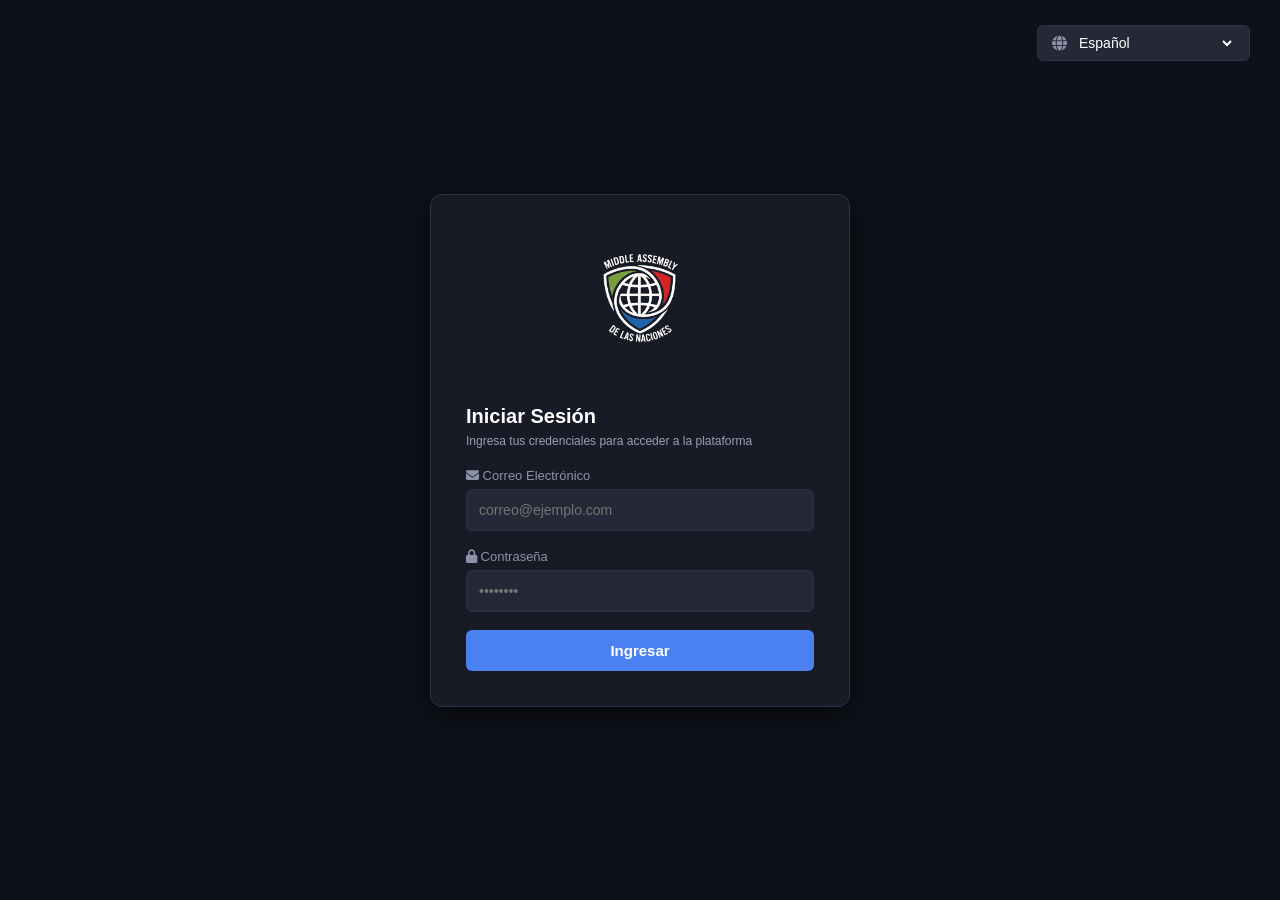
==== commit 6e15fcf9: "Descripción de los nuevos cambios" ====
--- a/index.html
+++ b/index.html
@@ -100,19 +100,6 @@
                     <select id="nav-language-select">
                         <option value="es">Español</option>
                         <option value="en">English</option>
-                        <option value="ht">Kreyòl Ayisyen</option>
-                        <option value="ko">한국어</option>
-                        <option value="zh">繁體中文 (Hong Kong)</option>
-                        <option value="it">Italiano</option>
-                        <option value="fr">Français</option>
-                        <option value="pt">Português</option>
-                        <option value="de">Deutsch</option>
-                        <option value="ru">Русский</option>
-                        <option value="ar">العربية</option>
-                        <option value="ja">日本語</option>
-                        <option value="hi">हिन्दी</option>
-                        <option value="tr">Türkçe</option>
-                        <option value="nl">Nederlands</option>
                     </select>
                 </div>
 
@@ -122,22 +109,77 @@
             </nav>
         </header>
 
-        <!-- Hero Section con el Logo Grande Enlazado y Mensaje Institucional -->
-        <main class="hero-section">
+        <!-- Hero Section con la Publicación y el Flyer de la Escuela Reformada -->
+        <main class="hero-section" style="position: relative; display: block; padding-top: 40px;">
+            
+            <!-- Botón de Visita a la Web Oficial en la esquina superior izquierda con efecto hover iluminado -->
+            <div style="position: absolute; top: 25px; left: 40px; z-index: 10;">
+                <a href="https://classisdelasnaciones.org/" target="_blank" rel="noopener noreferrer" style="background: rgba(24, 26, 38, 0.85); border: 1px solid rgba(74, 128, 240, 0.5); color: #ffffff; padding: 10px 18px; border-radius: 8px; text-decoration: none; font-size: 0.85rem; font-weight: 600; display: inline-flex; align-items: center; gap: 8px; backdrop-filter: blur(8px); box-shadow: 0 4px 15px rgba(0,0,0,0.4); transition: all 0.3s ease;" onmouseover="this.style.background='#4a80f0'; this.style.boxShadow='0 0 20px rgba(74, 128, 240, 0.8)';" onmouseout="this.style.background='rgba(24, 26, 38, 0.85)'; this.style.boxShadow='0 4px 15px rgba(0,0,0,0.4)';">
+                    <i class="fa-solid fa-globe" style="color: #4a80f0;" onmouseover="this.style.color='#ffffff'" onmouseout="this.style.color='#4a80f0'"></i> Visita nuestra página oficial
+                </a>
+            </div>
+
+            <!-- Logotipo grande en la esquina superior derecha -->
+            <div style="position: absolute; top: 25px; right: 40px; z-index: 10;">
+                <a href="https://classisdelasnaciones.org/" target="_blank" rel="noopener noreferrer" title="Visita nuestra página oficial">
+                    <img src="imagenes/Logo.png" alt="Logo Oficial Classis de las Naciones" style="max-height: 75px; filter: drop-shadow(0 4px 10px rgba(0,0,0,0.5)); transition: transform 0.3s;" onmouseover="this.style.transform='scale(1.05)';" onmouseout="this.style.transform='scale(1)';">
+                </a>
+            </div>
+
             <div class="hero-overlay"></div>
-            <div class="hero-content">
-                <!-- Logotipo grande enlazado a la página oficial -->
-                <a href="https://classisdelasnaciones.org/" target="_blank" rel="noopener noreferrer" class="hero-logo-link" title="Visita nuestra página oficial">
-                    <img src="imagenes/Logo.png" alt="Logo Oficial Classis de las Naciones" class="hero-logo-main">
-                </a>
+            
+            <div class="hero-content" style="max-width: 950px; margin: 0 auto; padding: 20px; text-align: center;">
 
-                <h1 data-i18n="welcomeTitle">Bienvenido a la Plataforma Educativa</h1>
-                <p data-i18n="welcomeMsg">Explora tus materias, recursos de estudio y fechas importantes desde el menú superior.</p>
+                <h1 data-i18n="welcomeTitle" style="font-size: 2rem; margin-top: 10px; margin-bottom: 5px;">Instituto Middle Assembly of Las Naciones</h1>
+                <p data-i18n="welcomeMsg" style="margin-bottom: 25px; color: #cbd5e1;">Plataforma Educativa Oficial • Departamento de Desarrollo y Liderazgo</p>
                 
-                <!-- Botón / Mensaje interactivo hacia la web oficial -->
-                <div class="official-site-banner">
-                    <a href="https://classisdelasnaciones.org/" target="_blank" rel="noopener noreferrer" class="btn-official-site">
-                        <i class="fa-solid fa-globe"></i> Visita nuestra página oficial
+                <!-- Tarjeta Ejecutiva con el Flyer Integrado -->
+                <div class="executive-announcement-card" style="background: rgba(24, 26, 38, 0.9); border: 1px solid #2d3248; border-radius: 12px; padding: 25px; text-align: left; box-shadow: 0 15px 35px rgba(0,0,0,0.6); backdrop-filter: blur(10px); margin-bottom: 25px;">
+                    
+                    <div style="display: flex; justify-content: space-between; align-items: center; flex-wrap: wrap; gap: 10px; border-bottom: 1px solid rgba(255,255,255,0.1); padding-bottom: 15px; margin-bottom: 20px;">
+                        <div>
+                            <span style="background: #4a80f0; color: white; padding: 4px 10px; border-radius: 4px; font-size: 0.75rem; font-weight: 600; text-transform: uppercase; letter-spacing: 1px;">Nueva Apertura</span>
+                            <h2 style="color: #ffffff; font-size: 1.6rem; margin: 6px 0 0 0; font-family: inherit;">Escuela Reformada: Teología y Liderazgo</h2>
+                        </div>
+                        <div style="background: rgba(74, 128, 240, 0.15); border: 1px solid rgba(74, 128, 240, 0.4); padding: 8px 15px; border-radius: 8px; text-align: center;">
+                            <span style="display: block; font-size: 0.7rem; color: #94a3b8; text-transform: uppercase;">Inicia</span>
+                            <strong style="color: #ffffff; font-size: 1rem;"><i class="fa-solid fa-calendar-days" style="color: #4a80f0; margin-right: 4px;"></i> 7 de Noviembre</strong>[cite: 7]
+                        </div>
+                    </div>
+
+                    <!-- Contenedor del Flyer Visual -->
+                    <div style="margin-bottom: 20px; border-radius: 8px; overflow: hidden; border: 1px solid rgba(255,255,255,0.15); box-shadow: 0 8px 20px rgba(0,0,0,0.4);">
+                        <img src="/fotos_de_index_anuncios/flayer.png" alt="Flyer Escuela Reformada Teología y Liderazgo" style="width: 100%; height: auto; display: block; max-height: 450px; object-fit: cover;">
+                    </div>
+
+                    <div style="display: grid; grid-template-columns: repeat(auto-fit, minmax(200px, 1fr)); gap: 12px; margin-bottom: 20px;">
+                        <div style="background: rgba(255,255,255,0.03); padding: 10px 12px; border-radius: 6px; border-left: 3px solid #4a80f0;">
+                            <strong style="color: #ffffff; display: block; font-size: 0.9rem; margin-bottom: 2px;"><i class="fa-solid fa-book-bible"></i> Doctrina Reformada</strong>
+                            <span style="color: #94a3b8; font-size: 0.8rem;">Fundamentos doctrinales.</span>
+                        </div>
+                        <div style="background: rgba(255,255,255,0.03); padding: 10px 12px; border-radius: 6px; border-left: 3px solid #4a80f0;">
+                            <strong style="color: #ffffff; display: block; font-size: 0.9rem; margin-bottom: 2px;"><i class="fa-solid fa-graduation-cap"></i> Teología Reformada</strong>
+                            <span style="color: #94a3b8; font-size: 0.8rem;">Estudio sistemático.</span>
+                        </div>
+                        <div style="background: rgba(255,255,255,0.03); padding: 10px 12px; border-radius: 6px; border-left: 3px solid #4a80f0;">
+                            <strong style="color: #ffffff; display: block; font-size: 0.9rem; margin-bottom: 2px;"><i class="fa-solid fa-landmark"></i> Gobierno Reformado</strong>
+                            <span style="color: #94a3b8; font-size: 0.8rem;">Estructura y eclesiología.</span>
+                        </div>
+                        <div style="background: rgba(255,255,255,0.03); padding: 10px 12px; border-radius: 6px; border-left: 3px solid #4a80f0;">
+                            <strong style="color: #ffffff; display: block; font-size: 0.9rem; margin-bottom: 2px;"><i class="fa-solid fa-user-tie"></i> Liderazgo Eficaz</strong>
+                            <span style="color: #94a3b8; font-size: 0.8rem;">Aplicación ministerial.</span>
+                        </div>
+                    </div>
+
+                    <div style="text-align: center; font-style: italic; color: #cbd5e1; font-size: 0.85rem; border-top: 1px solid rgba(255,255,255,0.1); padding-top: 12px;">
+                        "Procura con diligencia presentarte a Dios aprobado, como obrero que no tiene de qué avergonzarse..." — 2 Timoteo 2:15
+                    </div>
+                </div>
+                
+                <!-- Botón inferior para ir a las clases con efecto de iluminación -->
+                <div class="official-site-banner" style="display: flex; justify-content: center;">
+                    <a href="clases.html" class="btn-official-site" style="background: #4a80f0; color: white; padding: 12px 28px; border-radius: 6px; text-decoration: none; font-weight: 600; display: inline-flex; align-items: center; gap: 8px; box-shadow: 0 4px 15px rgba(74, 128, 240, 0.4); transition: all 0.3s ease;" onmouseover="this.style.boxShadow='0 0 25px rgba(74, 128, 240, 0.9)'; this.style.transform='translateY(-2px)';" onmouseout="this.style.boxShadow='0 4px 15px rgba(74, 128, 240, 0.4)'; this.style.transform='translateY(0)';">
+                        <i class="fa-solid fa-book-open"></i> Ver Mis Clases de la Escuela Reformada
                     </a>
                 </div>
             </div>
--- a/styles.css
+++ b/styles.css
@@ -183,7 +183,7 @@
     display: block;
 }
 
-/* --- Navbar Superior --- */
+/* --- Navbar Superior unificado para todos los HTML --- */
 .navbar {
     display: flex;
     justify-content: space-between;
@@ -238,13 +238,15 @@
     text-transform: uppercase;
 }
 
-.menu-toggle {
-    display: none;
+/* --- Botón Hamburguesa Universal (Oculto en PC por defecto) --- */
+.menu-toggle,
+.mobile-menu-toggle {
+    display: none !important;
     background: transparent !important;
     border: none !important;
     outline: none;
     color: #ffffff;
-    font-size: 24px;
+    font-size: 22px;
     cursor: pointer;
     padding: 5px;
 }
@@ -312,7 +314,7 @@
     color: #ffffff;
 }
 
-/* --- Hero Section & Fondos Unificados --- */
+/* --- Hero Section & Fondos Unificados (¡ESTE SE CONSERVA INTEGRO!) --- */
 .hero-section {
     position: relative;
     width: 100%;
@@ -1006,4 +1008,117 @@
     overflow-y: auto; /* Scroll independiente para el contenido del texto principal */
     background-color: #181a26;
     height: 100%;
+}
+/* ==========================================================
+   --- ESTILOS RESPONSIVOS PARA MÓVILES (CATECISMO) ---
+   ========================================================== */
+@media screen and (max-width: 768px) {
+    /* Forzar visibilidad del botón de hamburguesa en la barra superior en móviles */
+    body.page-heidelberg .navbar .menu-toggle,
+    body.page-heidelberg .navbar .mobile-menu-toggle {
+        display: block !important;
+    }
+
+    /* Estilo del menú desplegable de la barra de navegación en móvil */
+    body.page-heidelberg .navbar .nav-links {
+        display: none !important;
+        position: absolute;
+        top: 60px;
+        left: 0;
+        width: 100%;
+        background-color: #11131c;
+        flex-direction: column;
+        padding: 20px;
+        gap: 15px;
+        z-index: 9999;
+        box-shadow: 0 10px 25px rgba(0, 0, 0, 0.8);
+        border-bottom: 1px solid #2d3248;
+        max-height: calc(100vh - 60px);
+        overflow-y: auto;
+        box-sizing: border-box;
+    }
+
+    /* Mostrar los enlaces cuando el script active la clase .active */
+    body.page-heidelberg .navbar .nav-links.active {
+        display: flex !important;
+    }
+
+    /* Ajuste del layout principal del Catecismo en celulares */
+    body.page-heidelberg .heidelberg-layout {
+        position: relative;
+        overflow: hidden;
+        height: calc(100vh - 60px);
+    }
+
+    /* Por defecto en celular, mostramos el aside ocupando todo */
+    body.page-heidelberg .heidelberg-aside {
+        width: 100% !important;
+        height: 100%;
+        display: flex;
+    }
+
+    /* Ocultamos el main por defecto en celular hasta que elijan una opción */
+    body.page-heidelberg .heidelberg-main {
+        display: none;
+        position: absolute;
+        top: 0;
+        left: 0;
+        width: 100%;
+        height: 100%;
+        z-index: 10;
+        background-color: #181a26;
+        padding: 20px;
+        box-sizing: border-box;
+        overflow-y: auto;
+    }
+
+    /* Clase que activaremos por JS cuando el usuario haga clic en un tema en celular */
+    body.page-heidelberg .heidelberg-layout.show-content .heidelberg-aside {
+        display: none;
+    }
+
+    body.page-heidelberg .heidelberg-layout.show-content .heidelberg-main {
+        display: block;
+    }
+
+    /* Estilo para el botón de "Volver" en móvil */
+    .btn-back-mobile {
+        display: inline-flex;
+        align-items: center;
+        gap: 8px;
+        background: #2d3248;
+        color: #ffffff;
+        border: none;
+        padding: 10px 16px;
+        border-radius: 6px;
+        margin-bottom: 20px;
+        cursor: pointer;
+        font-size: 0.9rem;
+    }
+}
+
+/* En pantallas grandes (PC), nos aseguramos que el menú hamburguesa y el botón de volver estén ocultos */
+@media screen and (min-width: 769px) {
+    body.page-heidelberg .navbar .menu-toggle,
+    body.page-heidelberg .navbar .mobile-menu-toggle {
+        display: none !important;
+    }
+
+    .btn-back-mobile {
+        display: none !important;
+    }
+}
+.creed-text {
+    color: #e2e8f0;
+    font-size: 1.05rem;
+    line-height: 1.8;
+}
+
+.creed-text p {
+    margin-bottom: 24px;
+}
+
+.creed-indent {
+    display: inline-block;
+    padding-left: 35px;
 }
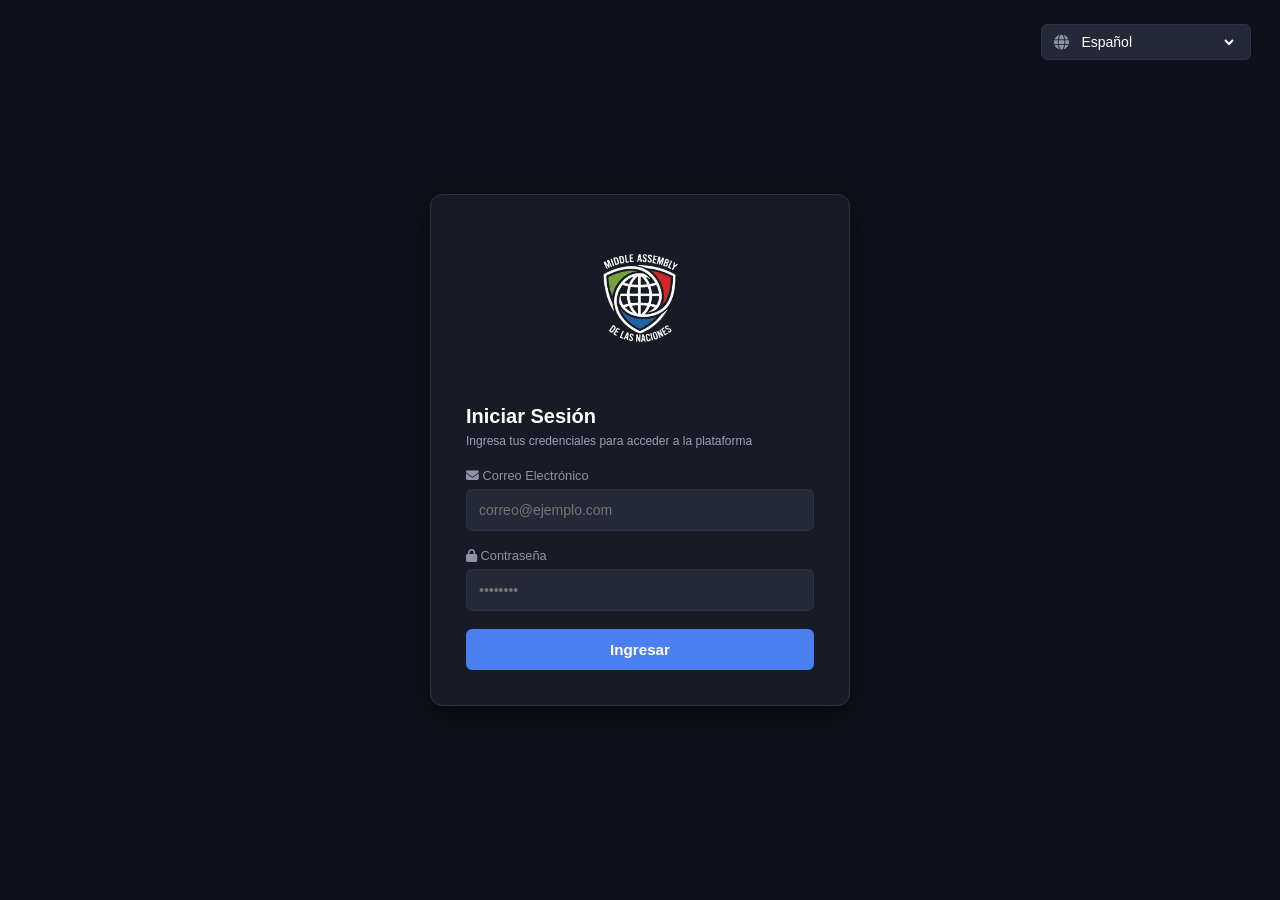
==== commit 7e5e944d: "menu hamburguesa arreglado" ====
--- a/index.html
+++ b/index.html
@@ -12,8 +12,6 @@
 
     <!-- Modal de Inicio de Sesión -->
     <div id="login-modal" class="modal-overlay">
-        
-        <!-- Selector de idioma ubicado en la esquina superior derecha de la pantalla -->
         <div class="modal-lang-selector-top">
             <i class="fa-solid fa-globe"></i>
             <select id="login-language-select">
@@ -35,7 +33,6 @@
             </select>
         </div>
 
-        <!-- Cuadro del Login -->
         <div class="modal-card">
             <div class="modal-header">
                 <img src="imagenes/Logo.png" alt="Logo Middle Assembly" class="modal-logo">
@@ -69,6 +66,8 @@
 
     <!-- Contenido de la Aplicación -->
     <div id="app-content" class="hidden app-wrapper">
+        
+        <!-- Barra de Navegación con Menú Hamburguesa Restaurado -->
         <header class="navbar">
             <div class="nav-left">
                 <div class="logo">
@@ -80,6 +79,7 @@
                 </div>
             </div>
 
+            <!-- Botón del menú hamburguesa para dispositivos móviles -->
             <button class="menu-toggle" id="mobile-menu-btn" aria-label="Abrir menú">
                 <i class="fa-solid fa-bars"></i>
             </button>
@@ -100,6 +100,19 @@
                     <select id="nav-language-select">
                         <option value="es">Español</option>
                         <option value="en">English</option>
+                        <option value="ht">Kreyòl Ayisyen</option>
+                        <option value="ko">한국어</option>
+                        <option value="zh">繁體中文 (Hong Kong)</option>
+                        <option value="it">Italiano</option>
+                        <option value="fr">Français</option>
+                        <option value="pt">Português</option>
+                        <option value="de">Deutsch</option>
+                        <option value="ru">Русский</option>
+                        <option value="ar">العربية</option>
+                        <option value="ja">日本語</option>
+                        <option value="hi">हिन्दी</option>
+                        <option value="tr">Türkçe</option>
+                        <option value="nl">Nederlands</option>
                     </select>
                 </div>
 
@@ -109,29 +122,20 @@
             </nav>
         </header>
 
-        <!-- Hero Section con la Publicación y el Flyer de la Escuela Reformada -->
-        <main class="hero-section" style="position: relative; display: block; padding-top: 40px;">
+        <!-- Hero Section con Diseño Responsivo y Estructurado -->
+        <main class="hero-section" style="position: relative; display: block; padding-top: 30px;">
+            <div class="hero-overlay"></div>
+
+          <!-- Botón posicionado de forma absoluta en la esquina superior izquierda del main -->
+             <a href="https://classisdelasnaciones.org/" target="_blank" rel="noopener noreferrer" style="position: absolute; top: 15px; left: 20px; z-index: 10; background: rgba(24, 26, 38, 0.85); border: 1px solid rgba(74, 128, 240, 0.5); color: #ffffff; padding: 8px 14px; border-radius: 8px; text-decoration: none; font-size: 0.85rem; font-weight: 600; display: inline-flex; align-items: center; gap: 8px; backdrop-filter: blur(8px); box-shadow: 0 4px 15px rgba(0,0,0,0.4); transition: all 0.3s ease;" onmouseover="this.style.background='#4a80f0'; this.style.boxShadow='0 0 20px rgba(74, 128, 240, 0.8)';" onmouseout="this.style.background='rgba(24, 26, 38, 0.85)'; this.style.boxShadow='0 4px 15px rgba(0,0,0,0.4)';">
+                 <i class="fa-solid fa-globe" style="color: #4a80f0;" onmouseover="this.style.color='#ffffff'" onmouseout="this.style.color='#4a80f0'"></i> Visita nuestra página oficial
+            </a>
             
-            <!-- Botón de Visita a la Web Oficial en la esquina superior izquierda con efecto hover iluminado -->
-            <div style="position: absolute; top: 25px; left: 40px; z-index: 10;">
-                <a href="https://classisdelasnaciones.org/" target="_blank" rel="noopener noreferrer" style="background: rgba(24, 26, 38, 0.85); border: 1px solid rgba(74, 128, 240, 0.5); color: #ffffff; padding: 10px 18px; border-radius: 8px; text-decoration: none; font-size: 0.85rem; font-weight: 600; display: inline-flex; align-items: center; gap: 8px; backdrop-filter: blur(8px); box-shadow: 0 4px 15px rgba(0,0,0,0.4); transition: all 0.3s ease;" onmouseover="this.style.background='#4a80f0'; this.style.boxShadow='0 0 20px rgba(74, 128, 240, 0.8)';" onmouseout="this.style.background='rgba(24, 26, 38, 0.85)'; this.style.boxShadow='0 4px 15px rgba(0,0,0,0.4)';">
-                    <i class="fa-solid fa-globe" style="color: #4a80f0;" onmouseover="this.style.color='#ffffff'" onmouseout="this.style.color='#4a80f0'"></i> Visita nuestra página oficial
-                </a>
-            </div>
-
-            <!-- Logotipo grande en la esquina superior derecha -->
-            <div style="position: absolute; top: 25px; right: 40px; z-index: 10;">
-                <a href="https://classisdelasnaciones.org/" target="_blank" rel="noopener noreferrer" title="Visita nuestra página oficial">
-                    <img src="imagenes/Logo.png" alt="Logo Oficial Classis de las Naciones" style="max-height: 75px; filter: drop-shadow(0 4px 10px rgba(0,0,0,0.5)); transition: transform 0.3s;" onmouseover="this.style.transform='scale(1.05)';" onmouseout="this.style.transform='scale(1)';">
-                </a>
-            </div>
-
-            <div class="hero-overlay"></div>
-            
-            <div class="hero-content" style="max-width: 950px; margin: 0 auto; padding: 20px; text-align: center;">
-
-                <h1 data-i18n="welcomeTitle" style="font-size: 2rem; margin-top: 10px; margin-bottom: 5px;">Instituto Middle Assembly of Las Naciones</h1>
-                <p data-i18n="welcomeMsg" style="margin-bottom: 25px; color: #cbd5e1;">Plataforma Educativa Oficial • Departamento de Desarrollo y Liderazgo</p>
+            <div class="hero-content" style="max-width: 950px; margin: 0 auto; padding: 20px; text-align: center; position: relative;">
+
+
+                <h1 data-i18n="welcomeTitle" style="font-size: 2rem; margin-top: 10px; margin-bottom: 5px; text-align: left;">Instituto Middle Assembly of Las Naciones</h1>
+                <p data-i18n="welcomeMsg" style="margin-bottom: 25px; color: #cbd5e1; text-align: left;">Plataforma Educativa Oficial • Departamento de Desarrollo y Liderazgo</p>
                 
                 <!-- Tarjeta Ejecutiva con el Flyer Integrado -->
                 <div class="executive-announcement-card" style="background: rgba(24, 26, 38, 0.9); border: 1px solid #2d3248; border-radius: 12px; padding: 25px; text-align: left; box-shadow: 0 15px 35px rgba(0,0,0,0.6); backdrop-filter: blur(10px); margin-bottom: 25px;">
@@ -143,7 +147,7 @@
                         </div>
                         <div style="background: rgba(74, 128, 240, 0.15); border: 1px solid rgba(74, 128, 240, 0.4); padding: 8px 15px; border-radius: 8px; text-align: center;">
                             <span style="display: block; font-size: 0.7rem; color: #94a3b8; text-transform: uppercase;">Inicia</span>
-                            <strong style="color: #ffffff; font-size: 1rem;"><i class="fa-solid fa-calendar-days" style="color: #4a80f0; margin-right: 4px;"></i> 7 de Noviembre</strong>[cite: 7]
+                            <strong style="color: #ffffff; font-size: 1rem;"><i class="fa-solid fa-calendar-days" style="color: #4a80f0; margin-right: 4px;"></i> 7 de Noviembre 2026</strong>
                         </div>
                     </div>
 
@@ -176,7 +180,7 @@
                     </div>
                 </div>
                 
-                <!-- Botón inferior para ir a las clases con efecto de iluminación -->
+                <!-- Botón inferior -->
                 <div class="official-site-banner" style="display: flex; justify-content: center;">
                     <a href="clases.html" class="btn-official-site" style="background: #4a80f0; color: white; padding: 12px 28px; border-radius: 6px; text-decoration: none; font-weight: 600; display: inline-flex; align-items: center; gap: 8px; box-shadow: 0 4px 15px rgba(74, 128, 240, 0.4); transition: all 0.3s ease;" onmouseover="this.style.boxShadow='0 0 25px rgba(74, 128, 240, 0.9)'; this.style.transform='translateY(-2px)';" onmouseout="this.style.boxShadow='0 4px 15px rgba(74, 128, 240, 0.4)'; this.style.transform='translateY(0)';">
                         <i class="fa-solid fa-book-open"></i> Ver Mis Clases de la Escuela Reformada
--- a/styles.css
+++ b/styles.css
@@ -58,14 +58,14 @@
 
 .modal-lang-selector-top {
     position: absolute;
-    top: 25px;
-    right: 30px;
+    top: 1.5rem;
+    right: 1.8rem;
     display: flex;
     align-items: center;
     gap: 8px;
     background: #252836;
-    padding: 8px 14px;
-    border-radius: 6px;
+    padding: 0.5rem 0.8rem;
+    border-radius: 0.375rem;
     border: 1px solid #2d3248;
     z-index: 1001;
 }
@@ -80,7 +80,7 @@
     color: #ffffff;
     border: none;
     outline: none;
-    font-size: 14px;
+    font-size: 0.875rem;
     cursor: pointer;
 }
 
@@ -90,7 +90,7 @@
     border-radius: 12px;
     box-shadow: 0 8px 24px rgba(0, 0, 0, 0.5);
     width: 90%;
-    max-width: 420px;
+    max-width: 26.25rem;
     border: 1px solid #2d3248;
 }
 
@@ -102,7 +102,7 @@
 }
 
 .modal-logo {
-    height: 150px;
+    height: 9.375rem;
     object-fit: contain;
 }
 
@@ -115,18 +115,18 @@
 .modal-body p {
     font-size: 12px;
     color: #9ba0b4;
-    margin-bottom: 20px;
+    margin-bottom: 1.2rem;
 }
 
 .form-group {
-    margin-bottom: 18px;
+    margin-bottom: 1.1rem;
     display: flex;
     flex-direction: column;
     gap: 6px;
 }
 
 .form-group label {
-    font-size: 13px;
+    font-size: 0.8rem;
     color: #8c93a8;
 }
 
@@ -137,7 +137,7 @@
     border: 1px solid #2d3248;
     background: #252836;
     color: #ffffff;
-    font-size: 14px;
+    font-size: 0.875rem;
     outline: none;
     transition: border-color 0.2s;
 }
@@ -152,8 +152,8 @@
     background: #4a80f0;
     color: white;
     border: none;
-    border-radius: 6px;
-    font-size: 15px;
+    border-radius: 0.375rem;
+    font-size: 0.95rem;
     font-weight: 600;
     cursor: pointer;
     transition: background 0.2s;
@@ -169,8 +169,8 @@
 
 .login-error {
     color: #ff5252;
-    font-size: 13px;
-    margin-bottom: 15px;
+    font-size: 0.8rem;
+    margin-bottom: 1rem;
     text-align: center;
     display: none;
     background: rgba(255, 82, 82, 0.1);
@@ -183,14 +183,14 @@
     display: block;
 }
 
-/* --- Navbar Superior unificado para todos los HTML --- */
+/* --- Navbar Superior unificado --- */
 .navbar {
     display: flex;
     justify-content: space-between;
     align-items: center;
     background-color: #181a26;
-    padding: 10px 25px;
-    height: 60px;
+    padding: 0.6rem 1.5rem;
+    height: 3.75rem;
     position: sticky;
     top: 0;
     z-index: 100;
@@ -201,19 +201,19 @@
 .nav-left {
     display: flex;
     align-items: center;
-    gap: 20px;
+    gap: 1.25rem;
     height: 100%;
 }
 
 .logo {
     display: flex;
     align-items: center;
-    gap: 12px;
+    gap: 0.75rem;
     height: 100%;
 }
 
 .logo-site {
-    height: 40px;
+    height: 2.5rem;
     width: auto;
     object-fit: contain;
     display: block;
@@ -227,40 +227,42 @@
 
 .brand-name {
     font-weight: 700;
-    font-size: 15px;
-    letter-spacing: 0.5px;
+    font-size: 0.95rem;
+    letter-spacing: 0.03rem;
     color: #ffffff;
 }
 
 .brand-sub {
-    font-size: 10px;
+    font-size: 0.625rem;
     color: #9ba0b4;
     text-transform: uppercase;
 }
 
-/* --- Botón Hamburguesa Universal (Oculto en PC por defecto) --- */
+/* --- Botón Hamburguesa y Enlaces Base (Escritorio / Por defecto) --- */
 .menu-toggle,
-.mobile-menu-toggle {
-    display: none !important;
-    background: transparent !important;
-    border: none !important;
+.mobile-menu-toggle,
+.hamburger-menu {
+    display: none; /* Se oculta en PC */
+    background: transparent;
+    border: none;
     outline: none;
     color: #ffffff;
-    font-size: 22px;
+    font-size: 1.5rem;
     cursor: pointer;
-    padding: 5px;
+    padding: 0.3rem;
+    z-index: 1001;
 }
 
 .nav-links {
     display: flex;
     align-items: center;
-    gap: 15px;
+    gap: 1rem;
 }
 
 .nav-links a {
     color: #8c93a8;
     text-decoration: none;
-    font-size: 14px;
+    font-size: 0.875rem;
     font-weight: 600;
     transition: color 0.2s;
     cursor: pointer;
@@ -274,16 +276,16 @@
 .lang-selector {
     display: flex;
     align-items: center;
-    gap: 6px;
+    gap: 0.375rem;
     background: #252836;
-    padding: 6px 10px;
-    border-radius: 4px;
+    padding: 0.375rem 0.6rem;
+    border-radius: 0.25rem;
     border: 1px solid #2d3248;
 }
 
 .lang-selector i {
     color: #8c93a8;
-    font-size: 14px;
+    font-size: 0.875rem;
 }
 
 .lang-selector select {
@@ -291,7 +293,7 @@
     color: #ffffff;
     border: none;
     outline: none;
-    font-size: 13px;
+    font-size: 0.8rem;
     cursor: pointer;
 }
 
@@ -299,14 +301,14 @@
     background: transparent;
     border: 1px solid #ff5252;
     color: #ff5252;
-    padding: 6px 12px;
-    border-radius: 4px;
+    padding: 0.375rem 0.75rem;
+    border-radius: 0.25rem;
     cursor: pointer;
-    font-size: 13px;
+    font-size: 0.8rem;
     transition: all 0.2s;
     display: flex;
     align-items: center;
-    gap: 6px;
+    gap: 0.375rem;
 }
 
 .btn-logout:hover {
@@ -314,17 +316,17 @@
     color: #ffffff;
 }
 
-/* --- Hero Section & Fondos Unificados (¡ESTE SE CONSERVA INTEGRO!) --- */
+/* --- Hero Section & Fondos --- */
 .hero-section {
     position: relative;
     width: 100%;
-    min-height: calc(100vh - 110px);
+    min-height: calc(100vh - 6.875rem);
     background: url('https://images.unsplash.com/photo-1521587760476-6c12a4b040da?auto=format&fit=crop&q=80&w=1600') center/cover no-repeat;
-    display: flex !important;
-    flex-direction: column !important;
-    align-items: center !important;
-    justify-content: center !important;
-    padding: 40px 20px;
+    display: flex;
+    flex-direction: column;
+    align-items: center;
+    justify-content: center;
+    padding: 2.5rem 1.25rem;
     overflow-x: hidden;
 }
 
@@ -342,8 +344,8 @@
     position: relative;
     z-index: 2;
     text-align: center;
-    padding: 20px;
-    max-width: 900px;
+    padding: 1.25rem;
+    max-width: 56.25rem;
     width: 100%;
 }
 
@@ -351,46 +353,49 @@
     font-size: 2.8rem;
     font-weight: 700;
     color: #ffffff;
-    margin-bottom: 16px;
-    text-shadow: 0 2px 6px rgba(0, 0, 0, 0.6);
+    margin-bottom: 1rem;
+    text-shadow: 0 0.125rem 0.375rem rgba(0, 0, 0, 0.6);
+    word-break: break-word;
 }
 
 .hero-content p {
     font-size: 1.25rem;
     color: #e2e8f0;
-    text-shadow: 0 2px 4px rgba(0, 0, 0, 0.6);
-}
-
-/* --- Recursos y Calendario Adaptados al Hero --- */
+    text-shadow: 0 0.125rem 0.25rem rgba(0, 0, 0, 0.6);
+    word-break: break-word;
+}
+
+/* --- Recursos y Calendario --- */
 .recursos-hero {
     justify-content: flex-start !important;
 }
 
 .recursos-container-inner {
-    max-width: 1100px !important;
-    margin: 20px auto;
+    max-width: 68.75rem !important;
+    margin: 1.25rem auto;
     text-align: left !important;
     width: 100% !important;
 }
 
 .recursos-header {
     text-align: center;
-    margin-bottom: 35px;
+    margin-bottom: 2.2rem;
 }
 
 .recursos-header h3 {
     font-size: 0.95rem;
     color: #4a80f0;
     text-transform: uppercase;
-    letter-spacing: 1.5px;
-    margin-bottom: 8px;
+    letter-spacing: 0.1rem;
+    margin-bottom: 0.5rem;
 }
 
 .recursos-header h1 {
     font-size: 2.3rem;
     color: #ffffff;
-    margin-bottom: 10px;
+    margin-bottom: 0.6rem;
     font-weight: 700;
+    word-break: break-word;
 }
 
 .recursos-header p {
@@ -401,7 +406,7 @@
 
 /* --- Agrupaciones de Recursos --- */
 .recursos-section-group {
-    margin-bottom: 35px;
+    margin-bottom: 2.2rem;
     width: 100%;
 }
 
@@ -413,7 +418,7 @@
     border-bottom: 1px solid rgba(255, 255, 255, 0.15);
     display: flex;
     align-items: center;
-    gap: 10px;
+    gap: 0.6rem;
 }
 
 .section-category-title i {
@@ -424,8 +429,8 @@
 /* --- Tarjetas de Láminas (Recursos) - Más oscuras --- */
 .laminas-grid {
     display: grid;
-    grid-template-columns: repeat(auto-fit, minmax(260px, 1fr));
-    gap: 20px;
+    grid-template-columns: repeat(auto-fit, minmax(16.25rem, 1fr));
+    gap: 1.25rem;
     width: 100%;
 }
 
@@ -438,12 +443,12 @@
     align-items: center;
     gap: 15px;
     text-decoration: none;
-    box-shadow: 0 8px 20px rgba(0, 0, 0, 0.5);
+    box-shadow: 0 0.5rem 1.25rem rgba(0, 0, 0, 0.5);
     transition: transform 0.2s ease, border-color 0.2s ease, background 0.2s ease;
 }
 
 .lamina-card:hover {
-    transform: translateY(-4px);
+    transform: translateY(-0.25rem);
     border-color: #4a80f0;
     background: rgba(24, 28, 41, 0.98);
 }
@@ -463,7 +468,7 @@
 
 .lamina-arrow {
     color: #727891;
-    font-size: 13px;
+    font-size: 0.8rem;
     transition: transform 0.2s ease, color 0.2s ease;
 }
 
@@ -475,15 +480,15 @@
 /* --- Cronograma y Calendario --- */
 .cronograma-header {
     text-align: center;
-    margin-bottom: 35px;
+    margin-bottom: 2.2rem;
 }
 
 .cronograma-header h3 {
     font-size: 0.95rem;
     color: #4a80f0;
     text-transform: uppercase;
-    letter-spacing: 1.5px;
-    margin-bottom: 8px;
+    letter-spacing: 0.1rem;
+    margin-bottom: 0.5rem;
 }
 
 .cronograma-header h1 {
@@ -514,7 +519,7 @@
 }
 
 .clase-card:hover {
-    transform: translateY(-4px);
+    transform: translateY(-0.25rem);
     border-color: #4a80f0;
 }
 
@@ -538,7 +543,8 @@
 .clase-info h2 {
     font-size: 1.25rem;
     color: #ffffff;
-    margin-bottom: 15px;
+    margin-bottom: 1rem;
+    word-break: break-word;
 }
 
 .fechas-list {
@@ -557,7 +563,7 @@
     text-decoration: none;
     padding: 6px 10px;
     background: rgba(255, 255, 255, 0.02);
-    border-radius: 6px;
+    border-radius: 0.375rem;
     border: 1px solid transparent;
     transition: all 0.2s ease;
 }
@@ -585,7 +591,7 @@
     text-align: center !important;
     margin-top: 15px !important;
     border-top: 1px solid rgba(255, 255, 255, 0.08) !important;
-    padding-top: 10px !important;
+    padding-top: 0.6rem !important;
     line-height: 1.2 !important;
 }
 
@@ -618,39 +624,7 @@
     color: #636b83 !important;
 }
 
-/* --- Responsive --- */
-@media (max-width: 900px) {
-    .menu-toggle {
-        display: block;
-    }
-
-    .nav-links {
-        display: none;
-        position: absolute;
-        top: 60px;
-        left: 0;
-        width: 100%;
-        background-color: #181a26;
-        flex-direction: column;
-        padding: 20px 0;
-        gap: 18px;
-        box-shadow: 0 8px 12px rgba(0, 0, 0, 0.6);
-        border-bottom: 1px solid #2d3248;
-    }
-
-    .nav-links.active {
-        display: flex;
-    }
-
-    .hero-content h1 {
-        font-size: 2rem;
-    }
-
-    .hero-content p {
-        font-size: 0.95rem;
-    }
-}
-/* --- Estilos para el Logo Grande del Hero en el Index --- */
+/* --- Logos y Hero Extra --- */
 .hero-logo-link {
     display: inline-block;
     margin-bottom: 20px;
@@ -663,7 +637,7 @@
 }
 
 .hero-logo-main {
-    height: 200px; /* Tamaño grande y destacado */
+    height: 200px;
     width: auto;
     object-fit: contain;
     filter: drop-shadow(0 4px 10px rgba(0, 0, 0, 0.5));
@@ -681,8 +655,8 @@
     background: rgba(74, 128, 240, 0.15);
     color: #ffffff;
     border: 1px solid #4a80f0;
-    padding: 10px 22px;
-    border-radius: 8px;
+    padding: 0.6rem 1.375rem;
+    border-radius: 0.5rem;
     font-size: 0.95rem;
     font-weight: 500;
     text-decoration: none;
@@ -693,8 +667,8 @@
 .btn-official-site:hover {
     background: #4a80f0;
     color: #ffffff;
-    transform: translateY(-2px);
-    box-shadow: 0 6px 20px rgba(74, 128, 240, 0.4);
+    transform: translateY(-0.125rem);
+    box-shadow: 0 0.375rem 1.25rem rgba(74, 128, 240, 0.4);
 }
 
 .btn-official-site i {
@@ -706,19 +680,19 @@
 .btn-official-site:hover i {
     color: #ffffff;
 }
+
 /* --- Estilos para la Página de Detalle de Recursos --- */
 .recurso-detalle-main {
     position: relative;
     z-index: 2;
     max-width: 1100px;
     width: 92%;
-    margin: 30px auto 60px auto;
+    margin: 1.875rem auto 3.75rem auto;
     display: flex;
     flex-direction: column;
-    gap: 20px;
-}
-
-/* Breadcrumb / Ruta de navegación */
+    gap: 1.25rem;
+}
+
 .breadcrumb-container {
     font-size: 0.85rem;
     color: #8c93a8;
@@ -738,7 +712,6 @@
     color: #ffffff;
 }
 
-/* Banner Superior del Recurso */
 .recurso-hero-banner {
     position: relative;
     width: 100%;
@@ -775,23 +748,23 @@
     position: relative;
     z-index: 2;
     text-align: center;
-    padding: 20px;
+    padding: 1.25rem;
 }
 
 .recurso-banner-content h1 {
     font-size: 2.5rem;
     font-weight: 700;
     color: #ffffff;
-    text-shadow: 0 2px 8px rgba(0, 0, 0, 0.7);
-}
-
-/* Tarjeta Contenedora Principal de Texto */
+    text-shadow: 0 0.125rem 0.5rem rgba(0, 0, 0, 0.7);
+    word-break: break-word;
+}
+
 .recurso-content-card {
     background: rgba(18, 21, 31, 0.95);
     border: 1px solid #2d3248;
-    border-radius: 12px;
-    padding: 35px;
-    box-shadow: 0 10px 30px rgba(0, 0, 0, 0.5);
+    border-radius: 0.75rem;
+    padding: 2.2rem;
+    box-shadow: 0 0.625rem 1.875rem rgba(0, 0, 0, 0.5);
 }
 
 .recurso-intro-section p {
@@ -800,66 +773,55 @@
     line-height: 1.6;
     margin-bottom: 30px;
     text-align: justify;
-    border-left: 4px solid #4a80f0;
-    padding-left: 15px;
-}
-
-/* Cuadrícula de Versiones */
+    border-left: 0.25rem solid #4a80f0;
+    padding-left: 0.9375rem;
+}
+
 .versiones-grid {
     display: grid;
-    grid-template-columns: repeat(auto-fit, minmax(320px, 1fr));
-    gap: 25px;
-    margin-bottom: 25px;
+    grid-template-columns: repeat(auto-fit, minmax(20rem, 1fr));
+    gap: 1.5rem;
+    margin-bottom: 1.5rem;
 }
 
 .version-box {
     background: rgba(25, 30, 44, 0.9);
     border: 1px solid #2d3248;
-    border-radius: 10px;
-    padding: 25px;
-    box-shadow: inset 0 2px 4px rgba(0, 0, 0, 0.2);
+    border-radius: 0.625rem;
+    padding: 1.5rem;
+    box-shadow: inset 0 0.125rem 0.25rem rgba(0, 0, 0, 0.2);
 }
 
 .version-box h3 {
     font-size: 1.15rem;
     color: #4a80f0;
-    margin-bottom: 18px;
-    display: flex;
-    align-items: center;
-    gap: 10px;
+    margin-bottom: 1.1rem;
+    display: flex;
+    align-items: center;
+    gap: 0.6rem;
     border-bottom: 1px solid rgba(255, 255, 255, 0.1);
-    padding-bottom: 10px;
-}
-
-/* --- Ajuste equilibrado para los textos de los credos --- */
+    padding-bottom: 0.6rem;
+}
+
 .version-texto p {
     margin-bottom: 1rem;
     text-align: left;
     font-size: 0.95rem;
     color: #e2e8f0;
-    line-height: 1.6; /* Altura de línea natural y legible */
+    line-height: 1.6;
     white-space: pre-line;
 }
 
-/* Espaciado controlado entre cada frase o salto hecho con <br> */
-.version-texto p br {
-    display: block;
-    content: "";
-    margin-bottom: 8px !important; /* Espacio exacto y limpio entre líneas */
-}
-
-/* Nota al pie */
 .recurso-footnote {
     font-size: 0.85rem;
     color: #8c93a8;
     font-style: italic;
-    margin-top: 20px;
-    margin-bottom: 35px;
-    padding-top: 10px;
+    margin-top: 1.25rem;
+    margin-bottom: 2.2rem;
+    padding-top: 0.6rem;
     border-top: 1px solid rgba(255, 255, 255, 0.05);
 }
 
-/* Botón de Retorno */
 .recurso-back-action {
     text-align: left;
 }
@@ -867,12 +829,12 @@
 .btn-volver-recursos {
     display: inline-flex;
     align-items: center;
-    gap: 8px;
+    gap: 0.5rem;
     background: #252836;
     color: #ffffff;
     border: 1px solid #2d3248;
-    padding: 10px 20px;
-    border-radius: 6px;
+    padding: 0.6rem 1.25rem;
+    border-radius: 0.375rem;
     font-size: 0.92rem;
     font-weight: 500;
     text-decoration: none;
@@ -882,29 +844,10 @@
 .btn-volver-recursos:hover {
     background: #4a80f0;
     border-color: #4a80f0;
-    transform: translateY(-2px);
-}
-.credo-versificado {
-    font-family: inherit; /* Hereda la misma fuente de tu página */
-    font-size: 0.95rem;
-    color: #e2e8f0;
-    line-height: 1.6;
-    white-space: pre-wrap; /* Permite que el texto baje de línea si la pantalla es muy pequeña */
-    background: transparent; /* Sin fondos raros */
-    border: none;
-    padding: 0;
-    margin: 0;
-}
-.credo-versificado-resp {
-    white-space: pre-wrap;
-    word-wrap: break-word;
-}
-.credo-parrafos p {
-    margin-bottom: 1rem;
-    line-height: 1.6;
-    text-align: left;
-}
-/* --- ESTILOS EXCLUSIVOS PARA LA PÁGINA DEL CATECISMOS DE HEIDELBERG --- */
+    transform: translateY(-0.125rem);
+}
+
+/* --- Catecismo de Heidelberg Layout --- */
 body.page-heidelberg {
     height: 100vh;
     overflow: hidden !important;
@@ -924,12 +867,12 @@
     display: flex;
     flex: 1;
     width: 100%;
-    height: calc(100vh - 60px); /* Resta la altura del navbar */
+    height: calc(100vh - 3.75rem);
     overflow: hidden;
 }
 
 body.page-heidelberg .heidelberg-aside {
-    width: 320px;
+    width: 20rem;
     background-color: #181a26;
     border-right: 1px solid #2d3248;
     display: flex;
@@ -940,7 +883,7 @@
 }
 
 body.page-heidelberg .heidelberg-sidebar-header {
-    padding: 20px;
+    padding: 1.25rem;
     background-color: #11131c;
     border-bottom: 1px solid #2d3248;
     text-align: center;
@@ -954,15 +897,15 @@
 }
 
 body.page-heidelberg .heidelberg-search-box {
-    padding: 15px;
+    padding: 0.9375rem;
     background: #181a26;
     flex-shrink: 0;
 }
 
 body.page-heidelberg .heidelberg-search-box input {
     width: 100%;
-    padding: 10px;
-    border-radius: 6px;
+    padding: 0.6rem;
+    border-radius: 0.375rem;
     border: 1px solid #2d3248;
     background: #252836;
     color: white;
@@ -971,18 +914,17 @@
     box-sizing: border-box;
 }
 
-/* Lista lateral con scroll vertical independiente */
 body.page-heidelberg .heidelberg-nav-list {
     list-style: none;
     padding: 0;
     margin: 0;
     flex: 1;
-    overflow-y: auto; /* Aquí habilitas el scroll exclusivamente para la lista */
+    overflow-y: auto;
     width: 100%;
 }
 
 body.page-heidelberg .heidelberg-nav-item {
-    padding: 14px 20px;
+    padding: 0.875rem 1.25rem;
     font-size: 0.92rem;
     border-bottom: 1px solid rgba(255, 255, 255, 0.04);
     cursor: pointer;
@@ -1004,60 +946,75 @@
 
 body.page-heidelberg .heidelberg-main {
     flex: 1;
-    padding: 30px 40px;
-    overflow-y: auto; /* Scroll independiente para el contenido del texto principal */
+    padding: 1.875rem 2.5rem;
+    overflow-y: auto;
     background-color: #181a26;
     height: 100%;
 }
+
 /* ==========================================================
-   --- ESTILOS RESPONSIVOS PARA MÓVILES (CATECISMO) ---
+   --- BLOQUE RESPONSIVO UNIFICADO (MEDIA QUERIES) ---
    ========================================================== */
-@media screen and (max-width: 768px) {
-    /* Forzar visibilidad del botón de hamburguesa en la barra superior en móviles */
-    body.page-heidelberg .navbar .menu-toggle,
-    body.page-heidelberg .navbar .mobile-menu-toggle {
-        display: block !important;
-    }
-
-    /* Estilo del menú desplegable de la barra de navegación en móvil */
-    body.page-heidelberg .navbar .nav-links {
+
+/* 1. DISPOSITIVOS MÓVILES Y TABLETS (Pantallas de hasta 768px) */
+@media (max-width: 768px) {
+    /* El botón hamburguesa se muestra en móvil */
+    .menu-toggle,
+    .mobile-menu-toggle,
+    .hamburger-menu {
+        display: block !important; 
+    }
+
+    /* Los enlaces del menú se ocultan por defecto en móvil */
+    .nav-links {
         display: none !important;
         position: absolute;
-        top: 60px;
+        top: 3.75rem;
         left: 0;
         width: 100%;
-        background-color: #11131c;
+        background: rgba(15, 17, 23, 0.98);
         flex-direction: column;
-        padding: 20px;
-        gap: 15px;
+        padding: 1.25rem;
+        gap: 1.1rem;
         z-index: 9999;
-        box-shadow: 0 10px 25px rgba(0, 0, 0, 0.8);
+        box-shadow: 0 0.625rem 1.56rem rgba(0, 0, 0, 0.8);
         border-bottom: 1px solid #2d3248;
-        max-height: calc(100vh - 60px);
+        max-height: calc(100vh - 3.75rem);
         overflow-y: auto;
         box-sizing: border-box;
     }
 
-    /* Mostrar los enlaces cuando el script active la clase .active */
-    body.page-heidelberg .navbar .nav-links.active {
+    /* JavaScript activa esta clase para desplegar el menú */
+    .nav-links.active {
         display: flex !important;
     }
 
-    /* Ajuste del layout principal del Catecismo en celulares */
+    /* Ajustes visuales para móviles */
+    .hero-content h1 {
+        font-size: 1.8rem !important;
+    }
+
+    .hero-content p {
+        font-size: 0.95rem !important;
+    }
+
+    .recurso-banner-content h1 {
+        font-size: 1.8rem !important;
+    }
+
+    /* Layout Catecismo en móvil */
     body.page-heidelberg .heidelberg-layout {
         position: relative;
         overflow: hidden;
-        height: calc(100vh - 60px);
-    }
-
-    /* Por defecto en celular, mostramos el aside ocupando todo */
+        height: calc(100vh - 3.75rem);
+    }
+
     body.page-heidelberg .heidelberg-aside {
         width: 100% !important;
         height: 100%;
         display: flex;
     }
 
-    /* Ocultamos el main por defecto en celular hasta que elijan una opción */
     body.page-heidelberg .heidelberg-main {
         display: none;
         position: absolute;
@@ -1067,12 +1024,11 @@
         height: 100%;
         z-index: 10;
         background-color: #181a26;
-        padding: 20px;
+        padding: 1.25rem;
         box-sizing: border-box;
         overflow-y: auto;
     }
 
-    /* Clase que activaremos por JS cuando el usuario haga clic en un tema en celular */
     body.page-heidelberg .heidelberg-layout.show-content .heidelberg-aside {
         display: none;
     }
@@ -1080,45 +1036,72 @@
     body.page-heidelberg .heidelberg-layout.show-content .heidelberg-main {
         display: block;
     }
-
-    /* Estilo para el botón de "Volver" en móvil */
+}
+
+/* 2. COMPUTADORAS / PC (Pantallas mayores a 769px) */
+@media (min-width: 769px) {
+    .menu-toggle,
+    .mobile-menu-toggle,
+    .hamburger-menu {
+        display: none !important; /* El botón hamburguesa está oculto en PC */
+    }
+
+    .nav-links {
+        display: flex !important; /* La barra de navegación se muestra siempre en PC */
+        flex-direction: row;
+        align-items: center;
+    }
+}
+/* Por defecto, el botón de volver al menú está oculto en computadoras */
+.btn-back-mobile {
+    display: none !important;
+}
+
+/* Solo se muestra en dispositivos móviles (pantallas menores o iguales a 768px) */
+@media (max-width: 768px) {
     .btn-back-mobile {
-        display: inline-flex;
+        display: inline-flex !important;
         align-items: center;
         gap: 8px;
+        margin-bottom: 20px;
         background: #2d3248;
-        color: #ffffff;
+        color: #fff;
         border: none;
-        padding: 10px 16px;
+        padding: 8px 14px;
         border-radius: 6px;
         margin-bottom: 20px;
         cursor: pointer;
         font-size: 0.9rem;
     }
 }
-
-/* En pantallas grandes (PC), nos aseguramos que el menú hamburguesa y el botón de volver estén ocultos */
-@media screen and (min-width: 769px) {
-    body.page-heidelberg .navbar .menu-toggle,
-    body.page-heidelberg .navbar .mobile-menu-toggle {
-        display: none !important;
-    }
-
-    .btn-back-mobile {
-        display: none !important;
-    }
-}
-.creed-text {
-    color: #e2e8f0;
-    font-size: 1.05rem;
-    line-height: 1.8;
-}
-
+/* 1. Mantenemos las líneas internas (creed-indent) más juntas y con un interlineado compacto */
+.creed-text .creed-indent {
+    display: block;
+    margin-left: 20px;
+    line-height: 2; /* Interlineado más compacto entre las líneas del mismo bloque */
+    margin-bottom: 4px; /* Pequeño respiro entre una línea y otra */
+}
+.creed-text .creed-tittle {
+    font-weight: 600;
+    margin-bottom: 10px;
+    color: #4a80f0;
+    line-height: 3;
+}
+/* 2. Damos más separación entre los párrafos principales (separando "Creemos en Dios" de "Creemos en Jesús") */
 .creed-text p {
-    margin-bottom: 24px;
-}
-
-.creed-indent {
-    display: inline-block;
-    padding-left: 35px;
+    margin-bottom: 35px; /* Espacio generoso entre cada artículo del credo */
+    line-height: 1.4;
+}
+
+/* Ajuste opcional para pantallas grandes en computadoras */
+@media (min-width: 769px) {
+    .creed-text .creed-indent {
+        margin-left: 40px;
+    }
+    .creed-text .creed-tittle {
+    font-weight: 600;
+    margin-bottom: 10px;
+    color: #4a80f0;
+    line-height: 3;
+}
 }
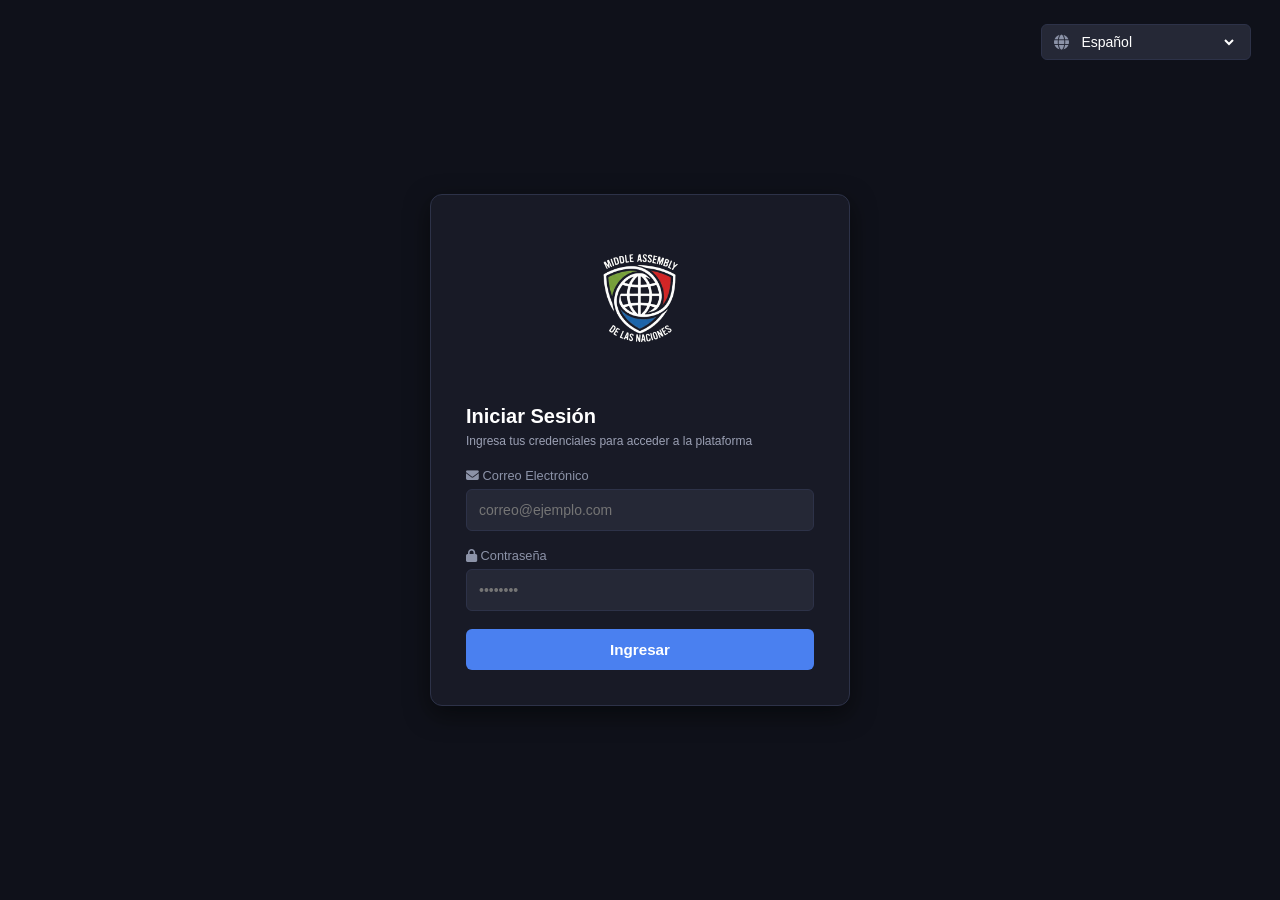
==== commit 6f49ada2: "menu nuevo" ====
--- a/index.html
+++ b/index.html
@@ -67,7 +67,7 @@
     <!-- Contenido de la Aplicación -->
     <div id="app-content" class="hidden app-wrapper">
         
-        <!-- Barra de Navegación con Menú Hamburguesa Restaurado -->
+        <!-- Barra de Navegación con Menú Hamburguesa  -->
         <header class="navbar">
             <div class="nav-left">
                 <div class="logo">
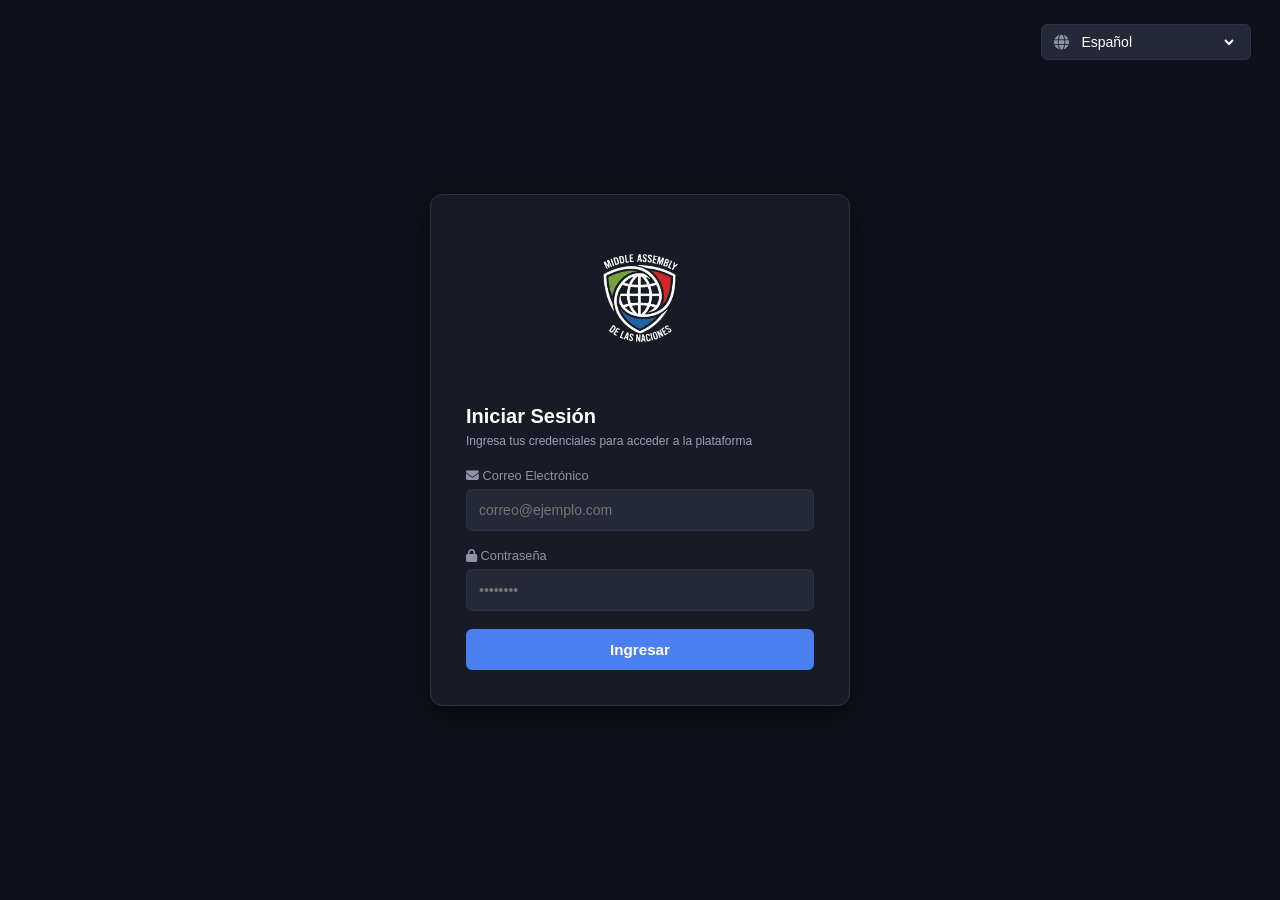
==== commit c3a1b1a0: "Update index.html" ====
--- a/index.html
+++ b/index.html
@@ -153,7 +153,7 @@
 
                     <!-- Contenedor del Flyer Visual -->
                     <div style="margin-bottom: 20px; border-radius: 8px; overflow: hidden; border: 1px solid rgba(255,255,255,0.15); box-shadow: 0 8px 20px rgba(0,0,0,0.4);">
-                        <img src="/fotos_de_index_anuncios/flayer.png" alt="Flyer Escuela Reformada Teología y Liderazgo" style="width: 100%; height: auto; display: block; max-height: 450px; object-fit: cover;">
+                        <img src="fotos_de_index_anuncios/flayer.png" alt="Flyer Escuela Reformada Teología y Liderazgo" style="width: 100%; height: auto; display: block; max-height: 450px; object-fit: cover;">
                     </div>
 
                     <div style="display: grid; grid-template-columns: repeat(auto-fit, minmax(200px, 1fr)); gap: 12px; margin-bottom: 20px;">
@@ -199,4 +199,4 @@
 
     <script src="script.js"></script>
 </body>
-</html>+</html>
